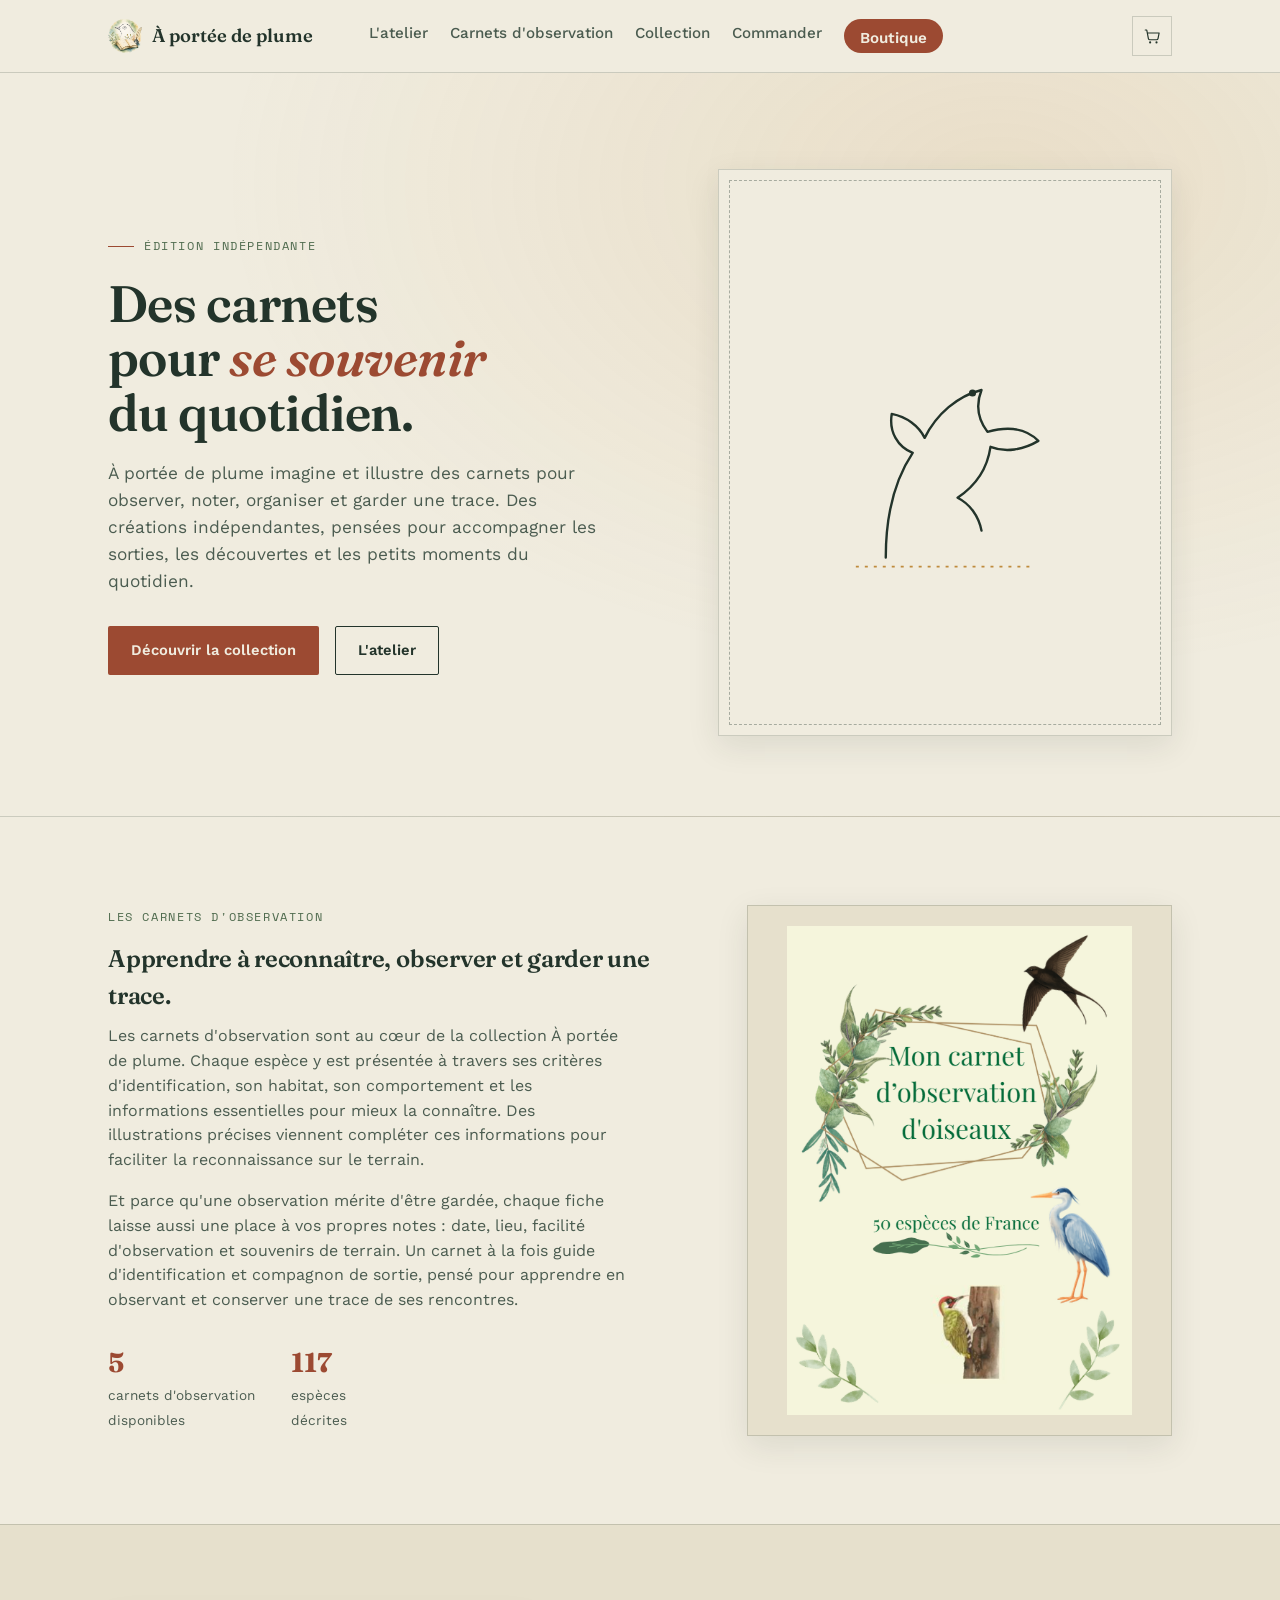
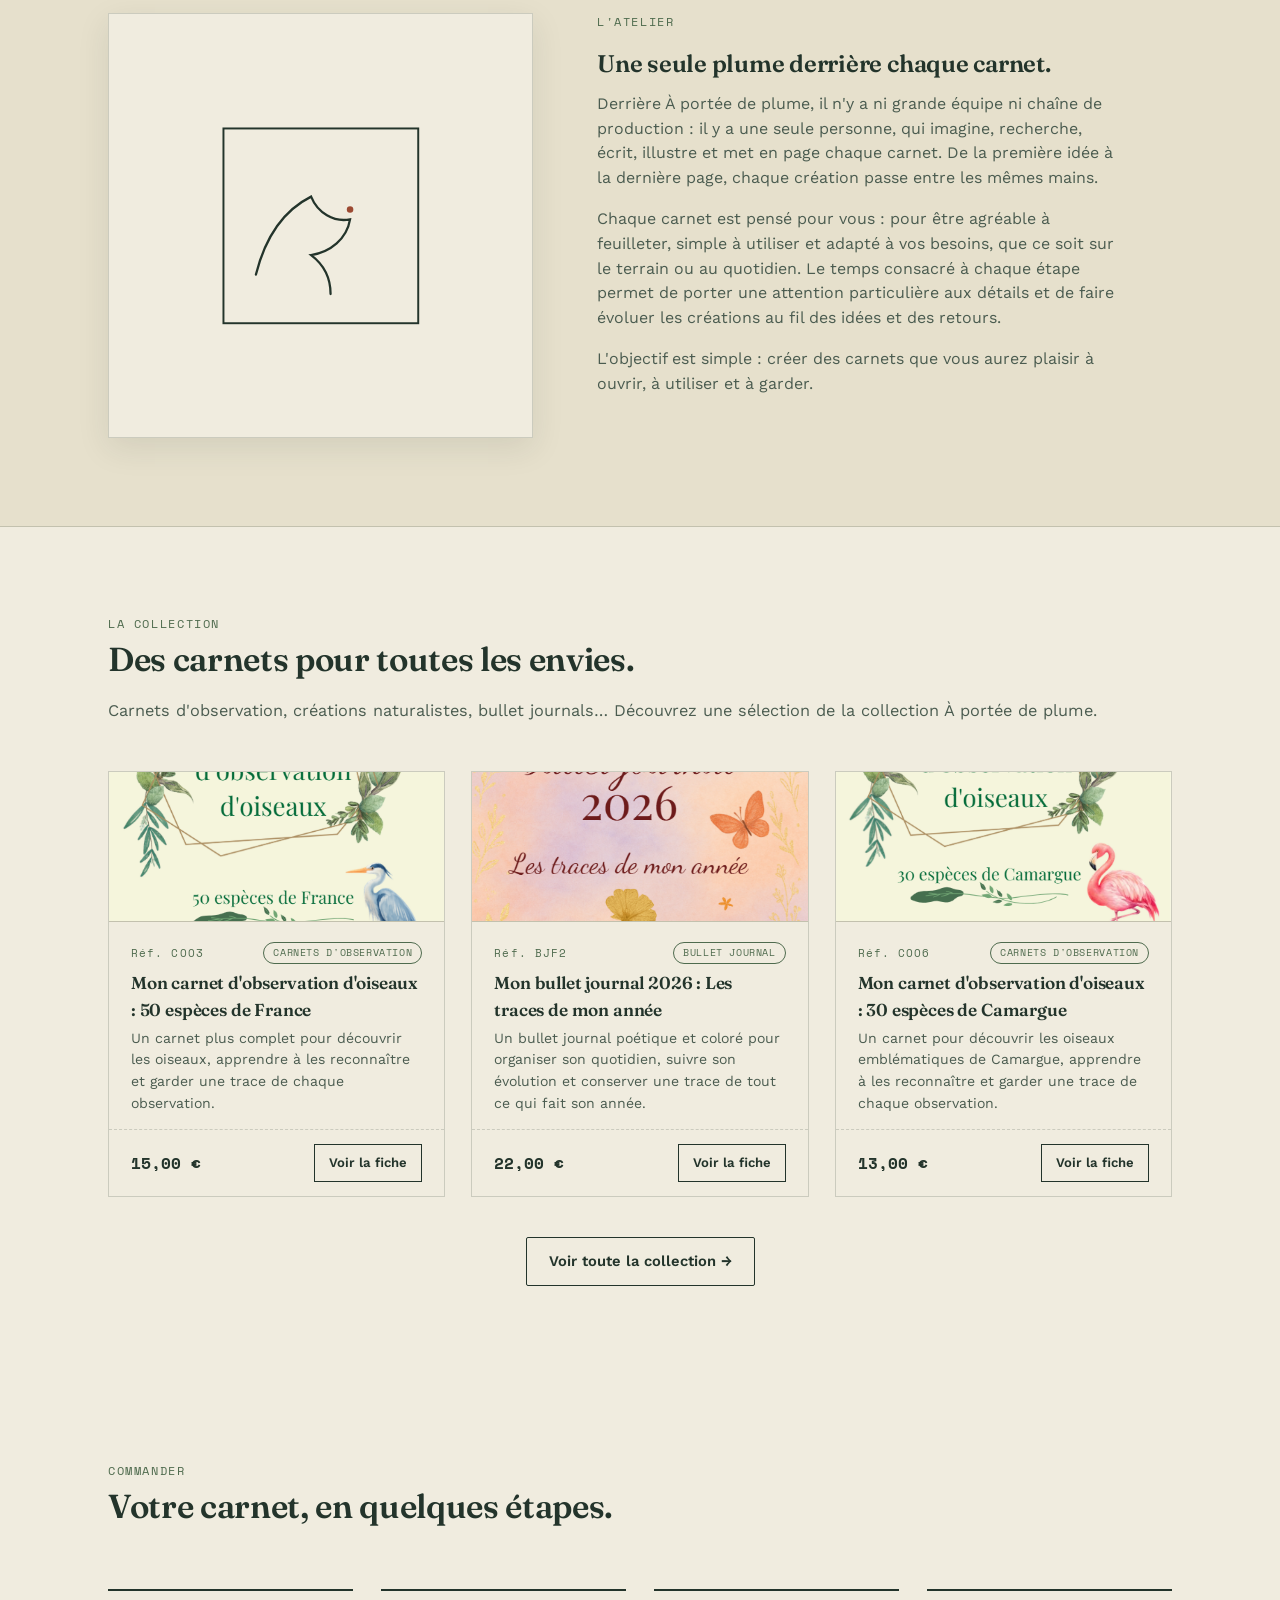
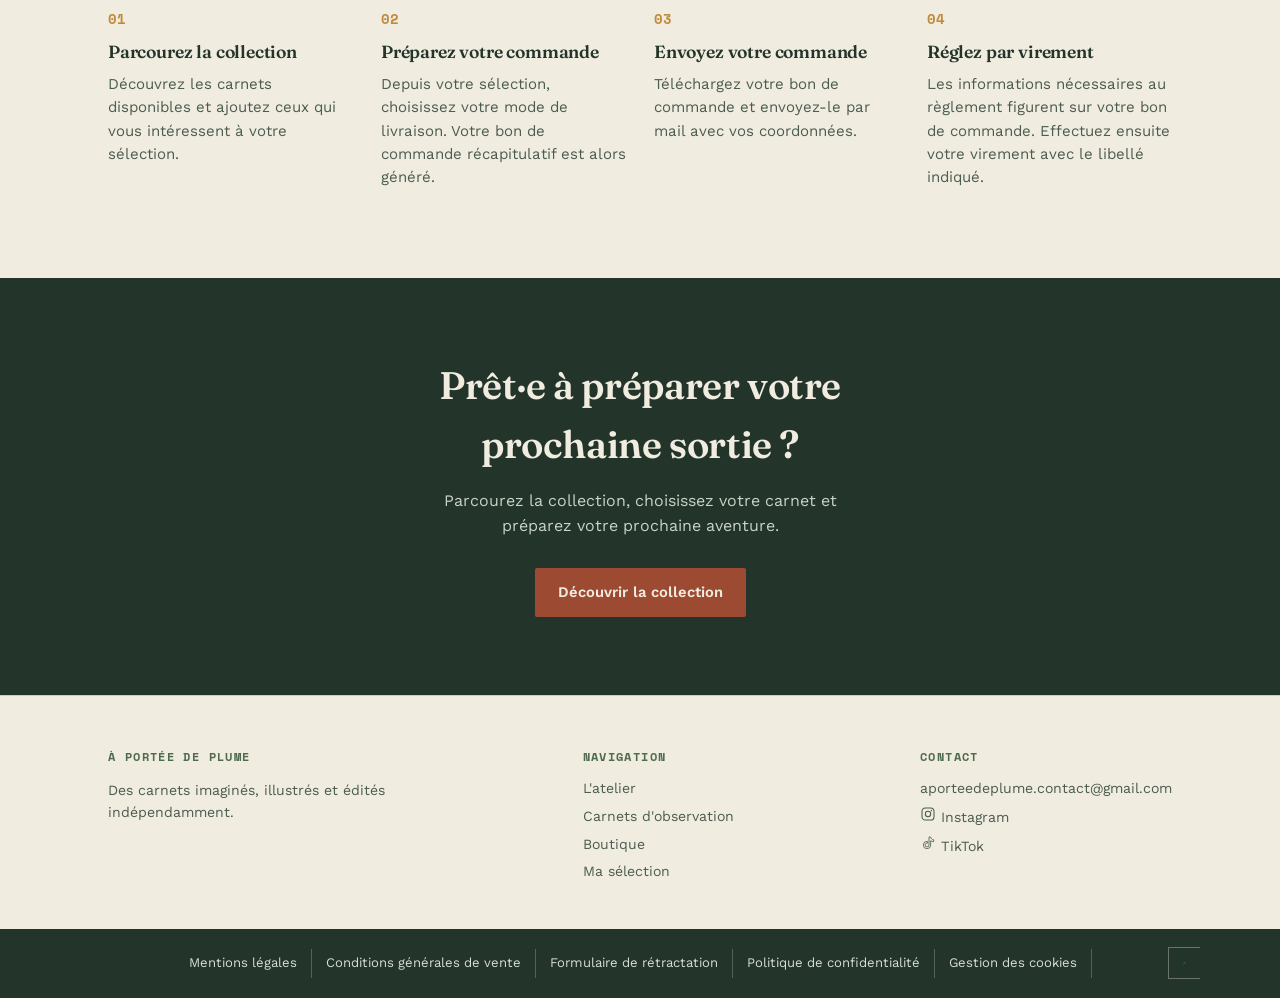
==== index.html @ e5d3264d "Mise à jour du site" ====
<!doctype html>
<html lang="fr">
<head>
<meta charset="UTF-8">
<meta name="viewport" content="width=device-width, initial-scale=1.0">
<title>À portée de plume — Des carnets pour se souvenir du quotidien</title>
<meta name="description" content="À portée de plume imagine et illustre des carnets pour observer, noter, organiser et garder une trace — créations indépendantes.">
<link rel="preconnect" href="https://fonts.googleapis.com">
<link rel="preconnect" href="https://fonts.gstatic.com" crossorigin>
<link href="https://fonts.googleapis.com/css2?family=Fraunces:ital,opsz,wght@0,9..144,400;0,9..144,500;0,9..144,600;1,9..144,500&family=Work+Sans:wght@400;500;600&family=Space+Mono:wght@400;700&display=swap" rel="stylesheet">
<link rel="stylesheet" href="styles.css">
<link rel="icon" type="image/png" href="images/logo.png">
</head>
<body id="top">

<header class="site-header">
  <div class="wrap">
    <a href="index.html" class="brand">
      <img src="images/logo.png" alt="À portée de plume" class="brand-logo">
      À portée de plume
    </a>
    <nav class="mainnav">
      <a href="#atelier">L'atelier</a>
      <a href="#carnets-observation">Carnets d'observation</a>
      <a href="#collection">Collection</a>
      <a href="#commander">Commander</a>
      <a href="catalogue.html" class="nav-shop">Boutique</a>
    </nav>
    <div class="header-actions">
      <a href="commande.html" class="cart-icon-link" aria-label="Voir ma sélection">
        <svg viewBox="0 0 24 24" fill="none" xmlns="http://www.w3.org/2000/svg"><path d="M3 4h2l2.2 11.4A2 2 0 0 0 9.2 17H18a2 2 0 0 0 2-1.6L21.5 8H6" stroke="currentColor" stroke-width="1.6" stroke-linecap="round" stroke-linejoin="round"/><circle cx="9.5" cy="20.5" r="1.4" fill="currentColor"/><circle cx="18" cy="20.5" r="1.4" fill="currentColor"/></svg>
        <span class="cart-badge" id="cart-badge-header">0</span>
      </a>
    </div>
  </div>
</header>

<section class="hero">
  <div class="wrap">
    <div>
      <div class="eyebrow"><span class="dash"></span><span class="label">Édition indépendante</span></div>
      <h1>Des carnets pour <em>se souvenir</em> du quotidien.</h1>
      <p class="lede">À portée de plume imagine et illustre des carnets pour observer, noter, organiser et garder une trace. Des créations indépendantes, pensées pour accompagner les sorties, les découvertes et les petits moments du quotidien.</p>
      <div class="ctas">
        <a href="catalogue.html" class="btn btn-primary">Découvrir la collection</a>
        <a href="#atelier" class="btn btn-ghost">L'atelier</a>
      </div>
    </div>
    <div class="hero-illus">
      <div class="plate">
        <svg viewBox="0 0 200 200" fill="none" xmlns="http://www.w3.org/2000/svg">
          <path d="M60 170c0-30 6-52 18-70-10-4-16-14-14-26 10 2 18 8 22 16 8-16 22-28 38-32-4 10-2 20 4 28 14-4 26-2 34 6-10 6-22 8-32 4-2 14-10 26-22 34 8 4 14 12 16 22" stroke="#23342B" stroke-width="1.6" stroke-linecap="round" stroke-linejoin="round"/>
          <circle cx="118" cy="60" r="2.4" fill="#23342B"/>
          <path d="M40 176h120" stroke="#BF8B3D" stroke-width="1.2" stroke-dasharray="2 4"/>
        </svg>
      </div>
    </div>
  </div>
</section>

<section class="observation" id="carnets-observation">
  <div class="wrap">
    <div class="content">
      <div class="label" style="margin-bottom:14px;">Les carnets d'observation</div>
      <h2>Apprendre à reconnaître, observer et garder une trace.</h2>
      <p>Les carnets d'observation sont au cœur de la collection À portée de plume. Chaque espèce y est présentée à travers ses critères d'identification, son habitat, son comportement et les informations essentielles pour mieux la connaître. Des illustrations précises viennent compléter ces informations pour faciliter la reconnaissance sur le terrain.</p>
      <p>Et parce qu'une observation mérite d'être gardée, chaque fiche laisse aussi une place à vos propres notes : date, lieu, facilité d'observation et souvenirs de terrain. Un carnet à la fois guide d'identification et compagnon de sortie, pensé pour apprendre en observant et conserver une trace de ses rencontres.</p>
      <div class="stat-row">
        <div class="stat"><b>5</b><span>carnets d'observation<br>disponibles</span></div>
        <div class="stat"><b>117</b><span>espèces<br>décrites</span></div>
      </div>
    </div>
    <div class="frame">
      <img src="images/coo3-a.png" alt="Carnet d'observation d'oiseaux À portée de plume">
    </div>
  </div>
</section>

<section class="atelier" id="atelier">
  <div class="wrap">
    <div class="frame">
      <svg viewBox="0 0 160 160" fill="none" xmlns="http://www.w3.org/2000/svg">
        <rect x="20" y="20" width="120" height="120" stroke="#23342B" stroke-width="1.2"/>
        <path d="M40 110c6-24 18-40 34-48 4 10 14 16 24 14-2 12-12 20-24 22 8 6 12 14 12 24" stroke="#23342B" stroke-width="1.4" stroke-linecap="round"/>
        <circle cx="98" cy="70" r="2" fill="#9C4A32"/>
      </svg>
    </div>
    <div class="content">
      <div class="label" style="margin-bottom:14px;">L'atelier</div>
      <h2>Une seule plume derrière chaque carnet.</h2>
      <p>Derrière À portée de plume, il n'y a ni grande équipe ni chaîne de production : il y a une seule personne, qui imagine, recherche, écrit, illustre et met en page chaque carnet. De la première idée à la dernière page, chaque création passe entre les mêmes mains.</p>
      <p>Chaque carnet est pensé pour vous : pour être agréable à feuilleter, simple à utiliser et adapté à vos besoins, que ce soit sur le terrain ou au quotidien. Le temps consacré à chaque étape permet de porter une attention particulière aux détails et de faire évoluer les créations au fil des idées et des retours.</p>
      <p>L'objectif est simple : créer des carnets que vous aurez plaisir à ouvrir, à utiliser et à garder.</p>
    </div>
  </div>
</section>

<section class="carnets" id="collection">
  <div class="wrap">
    <div class="section-head">
      <div class="label">La collection</div>
      <h2>Des carnets pour toutes les envies.</h2>
      <p class="nowrap-desktop">Carnets d'observation, créations naturalistes, bullet journals… Découvrez une sélection de la collection À portée de plume.</p>
    </div>
    <div class="product-grid" id="home-product-preview">
      <!-- Rempli en JavaScript avec 3 carnets représentatifs -->
    </div>
    <div style="text-align:center; margin-top:40px;">
      <a href="catalogue.html" class="btn btn-ghost">Voir toute la collection →</a>
    </div>
  </div>
</section>

<section class="steps" id="commander">
  <div class="wrap" style="margin-bottom:44px;">
    <div class="section-head" style="margin-bottom:0;">
      <div class="label">Commander</div>
      <h2 class="nowrap-desktop">Votre carnet, en quelques étapes.</h2>
    </div>
  </div>
  <div class="wrap">
    <div class="step">
      <div class="num">01</div>
      <h3>Parcourez la collection</h3>
      <p>Découvrez les carnets disponibles et ajoutez ceux qui vous intéressent à votre sélection.</p>
    </div>
    <div class="step">
      <div class="num">02</div>
      <h3>Préparez votre commande</h3>
      <p>Depuis votre sélection, choisissez votre mode de livraison. Votre bon de commande récapitulatif est alors généré.</p>
    </div>
    <div class="step">
      <div class="num">03</div>
      <h3>Envoyez votre commande</h3>
      <p>Téléchargez votre bon de commande et envoyez-le par mail avec vos coordonnées.</p>
    </div>
    <div class="step">
      <div class="num">04</div>
      <h3>Réglez par virement</h3>
      <p>Les informations nécessaires au règlement figurent sur votre bon de commande. Effectuez ensuite votre virement avec le libellé indiqué.</p>
    </div>
  </div>
</section>

<section class="cta-band">
  <div class="wrap">
    <h2>Prêt·e à préparer votre prochaine sortie ?</h2>
    <p>Parcourez la collection, choisissez votre carnet et préparez votre prochaine aventure.</p>
    <a href="catalogue.html" class="btn btn-primary">Découvrir la collection</a>
  </div>
</section>

<footer>
  <div class="wrap">
    <div class="col">
      <h4>À portée de plume</h4>
      <p style="max-width:32ch;">Des carnets imaginés, illustrés et édités indépendamment.</p>
    </div>
    <div class="col">
      <h4>Navigation</h4>
      <a href="#atelier">L'atelier</a>
      <a href="#carnets-observation">Carnets d'observation</a>
      <a href="catalogue.html">Boutique</a>
      <a href="commande.html">Ma sélection</a>
    </div>
    <div class="col">
      <h4>Contact</h4>
      <a href="mailto:aporteedeplume.contact@gmail.com">aporteedeplume.contact@gmail.com</a>
      
      <a href="https://www.instagram.com/a_portee_de_plume" target="_blank" rel="noopener" class="social-link">
        <svg viewBox="0 0 24 24" fill="none" xmlns="http://www.w3.org/2000/svg"><rect x="3" y="3" width="18" height="18" rx="5" stroke="currentColor" stroke-width="1.6"/><circle cx="12" cy="12" r="4" stroke="currentColor" stroke-width="1.6"/><circle cx="17.2" cy="6.8" r="1.1" fill="currentColor"/></svg>
        Instagram
      </a>
      <a href="https://www.tiktok.com/@a_portee_de_plume" target="_blank" rel="noopener" class="social-link">
        <svg viewBox="0 0 24 24" fill="none" xmlns="http://www.w3.org/2000/svg"><path d="M16 3c.4 2.4 2 4 4.5 4.2V10c-1.6 0-3.1-.5-4.5-1.4V15a5.5 5.5 0 1 1-5.5-5.5c.3 0 .7 0 1 .1v2.6a2.9 2.9 0 1 0 2 2.8V3h2.5z" stroke="currentColor" stroke-width="1.2" stroke-linejoin="round"/></svg>
        TikTok
      </a>
      
    </div>
  </div>
</footer>

<div class="legal-band">
  <div class="wrap">
    <a href="mentions-legales.html">Mentions légales</a>
    <a href="cgv.html">Conditions générales de vente</a>
    <a href="retractation.html">Formulaire de rétractation</a>
    <a href="confidentialite.html">Politique de confidentialité</a>
    <a href="cookies.html">Gestion des cookies</a>
    <a href="#top" class="back-to-top" aria-label="Retour en haut de page">
      <svg viewBox="0 0 24 24" fill="none" xmlns="http://www.w3.org/2000/svg"><path d="M5 15l7-7 7 7" stroke="currentColor" stroke-width="2" stroke-linecap="round" stroke-linejoin="round"/></svg>
    </a>
  </div>
</div>

<script src="products.js"></script>
<script src="icons.js"></script>
<script src="cart.js"></script>
<script>
(function(){
  function fmtPrice(n){
    if(n === null || n === undefined) return 'Prix à venir';
    return n.toLocaleString('fr-FR', {minimumFractionDigits:2, maximumFractionDigits:2}) + ' €';
  }
  // Un carnet représentatif par thème, pour l'aperçu en page d'accueil.
  const previewIds = ['coo3', 'bjf2', 'coo6'];
  const grid = document.getElementById('home-product-preview');
  previewIds.forEach(id => {
    const p = getProductById(id);
    if(!p) return;
    const tile = document.createElement('div');
    tile.className = 'product-tile';
    tile.innerHTML = `
      <a href="fiche-produit.html?id=${encodeURIComponent(p.id)}" class="tile-link">
        <div class="art">${productThumb(p, 80)}</div>
        <div class="body">
          <div class="ref-row">
            <span class="ref">Réf. ${p.ref}</span>
            <span class="cat-pill">${getCategoryLabel(p.category)}</span>
          </div>
          <h3>${p.name}</h3>
          <p class="desc">${p.shortDesc}</p>
        </div>
      </a>
      <div class="foot">
        <span class="price">${fmtPrice(p.price)}</span>
        <a href="fiche-produit.html?id=${encodeURIComponent(p.id)}" class="tile-add" style="text-decoration:none; display:inline-block;">Voir la fiche</a>
      </div>
    `;
    grid.appendChild(tile);
  });
})();
</script>

</body>
</html>
---- styles.css ----
/* À portée de plume — feuille de style partagée */
:root{
  --ink:#23342B;
  --ink-soft:#4B5C50;
  --paper:#F0ECDF;
  --paper-deep:#E6E0CC;
  --sauge:#6B8567;
  --sauge-deep:#4F6B4E;
  --ocre:#BF8B3D;
  --brique:#9C4A32;
  --brique-deep:#7E3A27;
  --line: rgba(35,52,43,0.18);
  --shadow: 0 10px 30px rgba(35,52,43,0.10);
  --good:#4F6B4E;
  --error:#9C4A32;
}
*{box-sizing:border-box;}
html{scroll-behavior:smooth;}
body{
  margin:0; background:var(--paper); color:var(--ink);
  font-family:'Work Sans', sans-serif; line-height:1.55;
  -webkit-font-smoothing:antialiased;
}
h1,h2,h3{font-family:'Fraunces', serif; font-weight:600; margin:0 0 .4em; letter-spacing:-.01em;}
a{color:inherit;}
.label{font-family:'Space Mono', monospace; font-size:.72rem; letter-spacing:.14em; text-transform:uppercase; color:var(--sauge-deep);}
.wrap{max-width:1120px; margin:0 auto; padding:0 28px;}

/* Header */
.site-header{position:sticky; top:0; z-index:40; background:rgba(240,236,223,0.92); backdrop-filter:blur(6px); border-bottom:1px solid var(--line);}
.site-header .wrap{display:flex; align-items:center; justify-content:space-between; height:72px; gap:24px;}
.brand{display:flex; align-items:center; gap:10px; font-family:'Fraunces', serif; font-weight:600; font-size:1.15rem; text-decoration:none; color:var(--ink); flex:none;}
.brand-logo{width:34px; height:34px; flex:none; object-fit:contain;}
nav.mainnav{display:flex; gap:22px; align-items:center; margin-right:auto; margin-left:32px;}
nav.mainnav a{text-decoration:none; font-size:.95rem; color:var(--ink-soft); font-weight:500; border-bottom:1px solid transparent; padding-bottom:3px; white-space:nowrap;}
nav.mainnav a:hover{color:var(--brique); border-color:var(--brique);}
.nav-shop{
  background:var(--brique); color:var(--paper) !important; padding:8px 16px;
  border-radius:999px; border-bottom:none !important; font-weight:600 !important;
  transition:background .15s ease, transform .15s ease;
}
.nav-shop:hover{background:var(--brique-deep); color:var(--paper) !important; transform:translateY(-1px);}
.nav-shop.current{background:var(--ink);}
.header-actions{display:flex; align-items:center; gap:14px; flex:none;}

.btn{
  display:inline-flex; align-items:center; justify-content:center; gap:8px;
  font-family:'Work Sans', sans-serif; font-weight:600; font-size:.92rem;
  padding:12px 22px; border-radius:2px; text-decoration:none;
  border:1px solid transparent; cursor:pointer;
  transition:transform .15s ease, box-shadow .15s ease, background .15s ease;
}
.btn-primary{background:var(--brique); color:var(--paper);}
.btn-primary:hover{background:var(--brique-deep); transform:translateY(-1px); box-shadow:var(--shadow);}
.btn-primary:disabled{background:#b9ac96; cursor:not-allowed; transform:none; box-shadow:none;}
.btn-ghost{border-color:var(--ink); color:var(--ink); background:transparent;}
.btn-ghost:hover{background:var(--ink); color:var(--paper);}
.btn-sm{padding:9px 16px; font-size:.84rem;}

/* Cart icon */
.cart-icon-link{
  position:relative; display:flex; align-items:center; justify-content:center;
  width:40px; height:40px; border:1px solid var(--line); text-decoration:none; color:var(--ink);
  transition:border-color .15s ease, background .15s ease;
}
.cart-icon-link:hover{border-color:var(--brique); background:var(--paper-deep);}
.cart-icon-link svg{width:18px; height:18px;}
.cart-badge{
  position:absolute; top:-7px; right:-7px; min-width:18px; height:18px; padding:0 4px;
  background:var(--brique); color:var(--paper); border-radius:50%;
  font-family:'Space Mono', monospace; font-size:.68rem; font-weight:700;
  display:none; align-items:center; justify-content:center;
}

/* Hero (home) */
.hero{position:relative; padding:96px 0 80px; overflow:hidden; background:radial-gradient(ellipse at 78% 15%, rgba(191,139,61,0.14), transparent 55%), var(--paper); border-bottom:1px solid var(--line);}
.hero .wrap{display:grid; grid-template-columns:1.1fr .9fr; gap:56px; align-items:center;}
.eyebrow{display:inline-flex; align-items:center; gap:10px; margin-bottom:22px;}
.eyebrow .dash{width:26px;height:1px;background:var(--brique);}
.hero h1{font-size:clamp(2.3rem, 4vw, 3.4rem); line-height:1.06; max-width:11.5ch;}
.hero h1 em{font-style:italic; color:var(--brique);}
.hero p.lede{font-size:1.08rem; color:var(--ink-soft); max-width:46ch; margin:18px 0 32px;}
.hero .ctas{display:flex; gap:16px; flex-wrap:wrap;}
.hero-illus{position:relative; display:flex; align-items:center; justify-content:center;}
.plate{position:relative; background:var(--paper); border:1px solid var(--line); box-shadow:var(--shadow); padding:34px; width:100%; aspect-ratio:4/5; display:flex; align-items:center; justify-content:center;}
.plate::before{content:""; position:absolute; inset:10px; border:1px dashed rgba(35,52,43,0.35); pointer-events:none;}
.plate svg{width:78%; height:78%;}

/* Sections shared */
section{padding:88px 0;}
.section-head{max-width:920px; margin-bottom:48px;}
.section-head h2{font-size:clamp(1.7rem,2.6vw,2.3rem);}
.section-head p{color:var(--ink-soft); font-size:1.02rem; margin-top:10px;}
.nowrap-desktop{white-space:nowrap;}
@media (max-width: 900px){
  .nowrap-desktop{white-space:normal;}
}

/* Atelier */
.atelier{background:var(--paper-deep); border-top:1px solid var(--line); border-bottom:1px solid var(--line);}
.atelier .wrap{display:grid; grid-template-columns:.85fr 1.15fr; gap:64px; align-items:start;}
.atelier .frame{border:1px solid var(--line); background:var(--paper); box-shadow:var(--shadow); padding:26px; aspect-ratio:1/1; display:flex; align-items:center; justify-content:center;}
.atelier .frame svg{width:70%; height:70%;}
.atelier .content p{color:var(--ink-soft); margin:0 0 16px; max-width:52ch;}
.stat-row{display:flex; gap:36px; margin-top:28px; flex-wrap:wrap;}
.stat b{font-family:'Fraunces', serif; font-size:1.7rem; display:block; color:var(--brique);}
.stat span{font-size:.85rem; color:var(--ink-soft);}

/* Observation notebooks section — mirror layout of .atelier (text left, image right) */
.observation .wrap{display:grid; grid-template-columns:1.15fr .85fr; gap:64px; align-items:center;}
.observation .content p{color:var(--ink-soft); margin:0 0 16px; max-width:52ch;}
.observation .frame{
  border:1px solid var(--line); background:var(--paper-deep); box-shadow:var(--shadow);
  padding:20px; aspect-ratio:4/5; display:flex; align-items:center; justify-content:center; overflow:hidden;
}
.observation .frame img{width:100%; height:100%; object-fit:contain;}

/* Steps */
.steps .wrap{display:grid; grid-template-columns:repeat(4,1fr); gap:28px;}
.step{border-top:2px solid var(--ink); padding-top:18px;}
.step .num{font-family:'Space Mono', monospace; color:var(--ocre); font-weight:700; font-size:.85rem;}
.step h3{font-size:1.1rem; margin:8px 0 8px;}
.step p{color:var(--ink-soft); font-size:.94rem; margin:0;}

/* CTA band */
.cta-band{background:var(--ink); color:var(--paper); text-align:center; padding:78px 0;}
.cta-band h2{color:var(--paper); font-size:clamp(1.7rem,3vw,2.4rem); max-width:16ch; margin:0 auto 14px;}
.cta-band p{color:#C9D3C6; max-width:46ch; margin:0 auto 30px;}
.cta-band .btn-primary{background:var(--brique);}
.cta-band .btn-primary:hover{background:#B95A3E;}

/* Product tiles (catalogue grid + homepage preview) */
.filter-bar{display:flex; flex-wrap:wrap; gap:10px; margin-bottom:36px;}

.search-bar{
  position:relative; display:flex; align-items:center; gap:10px;
  max-width:480px; margin-bottom:28px; padding:0 16px;
  border:1px solid var(--ink); background:var(--paper);
}
.search-bar svg{width:17px; height:17px; color:var(--ink-soft); flex:none;}
.search-bar input{
  flex:1; border:none; background:transparent; padding:13px 0;
  font-family:'Work Sans', sans-serif; font-size:.92rem; color:var(--ink);
}
.search-bar input:focus{outline:none;}
.search-bar input::placeholder{color:var(--ink-soft);}
.search-bar #search-clear{
  border:none; background:transparent; cursor:pointer; color:var(--ink-soft);
  font-size:.9rem; padding:4px; line-height:1;
}
.search-bar #search-clear:hover{color:var(--brique);}
.filter-pill{
  font-family:'Space Mono', monospace; font-size:.76rem; letter-spacing:.04em;
  padding:9px 18px; border:1px solid var(--ink); background:transparent; color:var(--ink);
  cursor:pointer; border-radius:999px; transition:background .15s ease, color .15s ease;
}
.filter-pill:hover{background:var(--paper-deep);}
.filter-pill.active{background:var(--ink); color:var(--paper);}
.sub-filter-bar{margin-top:-22px; margin-bottom:36px; padding-left:4px;}
.filter-pill.sub{
  border-color:var(--sauge-deep); color:var(--sauge-deep); font-size:.72rem; padding:7px 15px;
}
.filter-pill.sub.active{background:var(--sauge-deep); color:var(--paper); border-color:var(--sauge-deep);}

.product-grid{display:grid; grid-template-columns:repeat(3,1fr); gap:26px;}
.product-tile{
  position:relative; background:var(--paper); border:1px solid var(--line);
  display:flex; flex-direction:column; transition:transform .18s ease, box-shadow .18s ease;
}
.product-tile:hover{transform:translateY(-4px); box-shadow:var(--shadow);}
.product-tile .tile-link{color:inherit; text-decoration:none; display:flex; flex-direction:column; flex:1;}
.product-tile .art{height:150px; display:flex; align-items:center; justify-content:center; background:var(--paper-deep); border-bottom:1px solid var(--line); overflow:hidden;}
.product-tile .art svg{width:52%; height:52%;}
.product-tile .body{padding:20px 22px 0; display:flex; flex-direction:column; flex:1;}
.product-tile .ref-row{display:flex; align-items:center; justify-content:space-between; margin-bottom:6px;}
.product-tile .ref{font-family:'Space Mono', monospace; font-size:.68rem; color:var(--sauge-deep); letter-spacing:.1em;}
.cat-pill{font-family:'Space Mono', monospace; font-size:.64rem; letter-spacing:.06em; text-transform:uppercase; padding:2px 9px; border:1px solid var(--sauge-deep); color:var(--sauge-deep); border-radius:999px;}
.product-tile h3{font-size:1.08rem; margin-bottom:4px;}
.spec-line{font-family:'Space Mono', monospace; font-size:.72rem; color:var(--ocre); margin-bottom:6px;}
.product-tile p.desc{color:var(--ink-soft); font-size:.88rem; margin:0 0 14px; flex:1;}
.unavail-pill{
  display:inline-block; font-family:'Space Mono', monospace; font-size:.66rem; letter-spacing:.06em;
  text-transform:uppercase; padding:3px 9px; background:var(--paper-deep); color:var(--ink-soft);
  border:1px solid var(--line); margin-bottom:10px;
}
.product-tile.unavailable{opacity:.72;}
.product-tile.unavailable .art{opacity:.6;}
.tile-add[disabled]{
  background:transparent; border-color:var(--line); color:var(--ink-soft); cursor:not-allowed;
}
.tile-add[disabled]:hover{background:transparent; color:var(--ink-soft);}
.product-tile .foot{display:flex; align-items:center; justify-content:space-between; padding:14px 22px; border-top:1px dashed var(--line); margin-top:auto;}
.product-tile .price{font-family:'Space Mono', monospace; font-weight:700; font-size:1rem; color:var(--ink);}
.tile-add{
  font-family:'Work Sans', sans-serif; font-weight:600; font-size:.82rem;
  padding:8px 14px; border:1px solid var(--ink); background:transparent; color:var(--ink); cursor:pointer;
  transition:background .15s ease, color .15s ease;
}
.tile-add:hover{background:var(--ink); color:var(--paper);}
.tile-add.added{background:var(--sauge-deep); border-color:var(--sauge-deep); color:var(--paper);}
.empty-state{padding:60px 20px; text-align:center; color:var(--ink-soft); border:1px dashed var(--line);}

/* Breadcrumb */
.breadcrumb{font-size:.84rem; color:var(--ink-soft); margin-bottom:28px;}
.breadcrumb a{color:var(--ink-soft); text-decoration:none; border-bottom:1px solid transparent;}
.breadcrumb a:hover{color:var(--brique); border-color:var(--brique);}

/* Product detail page */
.detail-layout{display:grid; grid-template-columns:.9fr 1.1fr; gap:56px; align-items:start;}
.detail-gallery{display:flex; flex-direction:column; gap:14px;}
.detail-plate{background:var(--paper); border:1px solid var(--line); box-shadow:var(--shadow); padding:34px; aspect-ratio:4/5; display:flex; align-items:center; justify-content:center; position:relative; overflow:hidden;}
.detail-plate.has-photo{padding:20px; aspect-ratio:4/5; background:var(--paper-deep);}
.detail-plate::before{content:""; position:absolute; inset:10px; border:1px dashed rgba(35,52,43,0.35); pointer-events:none;}
.detail-plate.has-photo::before{display:none;}
.detail-plate svg{width:56%; height:56%;}
.gallery-main-content{width:100%; height:100%; display:flex; align-items:center; justify-content:center;}
.gallery-main-content img{max-width:100%; max-height:100%; width:auto; height:auto; object-fit:contain; display:block;}
.gallery-thumbs{display:flex; gap:10px; flex-wrap:wrap;}
.gallery-arrow{
  position:absolute; top:50%; transform:translateY(-50%); z-index:3;
  width:38px; height:38px; border-radius:50%; border:1px solid var(--line);
  background:rgba(240,236,223,0.92); color:var(--ink); cursor:pointer;
  display:flex; align-items:center; justify-content:center;
  box-shadow:0 2px 8px rgba(35,52,43,0.15); transition:background .15s ease, border-color .15s ease;
}
.gallery-arrow svg{width:18px; height:18px;}
.gallery-arrow:hover{background:var(--brique); border-color:var(--brique); color:var(--paper);}
.gallery-arrow-prev{left:12px;}
.gallery-arrow-next{right:12px;}
.gallery-thumb{
  width:64px; height:64px; padding:0; border:1px solid var(--line); background:var(--paper);
  cursor:pointer; overflow:hidden; transition:border-color .15s ease;
}
.gallery-thumb img{width:100%; height:100%; object-fit:cover; display:block;}
.gallery-thumb:hover{border-color:var(--sauge-deep);}
.gallery-thumb.active{border-color:var(--brique); border-width:2px;}
.detail-info .ref-row{display:flex; align-items:center; gap:10px; margin-bottom:10px;}
.detail-info h1{font-size:clamp(1.7rem,2.6vw,2.2rem); margin-bottom:8px;}
.detail-info .price{font-family:'Space Mono', monospace; font-weight:700; font-size:1.4rem; margin:6px 0 16px;}
.cross-sell{
  display:flex; align-items:flex-start; gap:12px;
  background:var(--paper-deep); border:1px solid var(--line); border-left:3px solid var(--ocre);
  padding:14px 18px; margin-bottom:22px; font-size:.92rem; color:var(--ink); line-height:1.5;
}
.cross-sell-icon{font-size:1.15rem; flex:none; line-height:1.4;}
.cross-sell a{color:var(--brique); font-weight:700; text-decoration:underline; text-underline-offset:2px;}
.cross-sell a:hover{color:var(--brique-deep);}
.detail-info p.long{color:var(--ink-soft); font-size:1rem; max-width:52ch; margin-bottom:16px;}
.detail-subhead{
  font-family:'Fraunces', serif; font-weight:600; font-size:1.1rem; color:var(--ink);
  margin-top:24px; margin-bottom:8px;
}
.specs-block{
  margin:26px 0; padding:20px 22px; background:var(--paper-deep); border:1px solid var(--line);
  max-width:52ch;
}
.spec-row{
  display:flex; justify-content:space-between; gap:16px; padding:7px 0;
  border-bottom:1px dashed var(--line); font-size:.88rem;
}
.spec-row:last-child{border-bottom:none;}
.spec-label{color:var(--sauge-deep); font-family:'Space Mono', monospace; font-size:.78rem; letter-spacing:.03em; flex:none;}
.spec-value{color:var(--ink); text-align:right;}
.detail-actions{display:flex; align-items:center; gap:16px; flex-wrap:wrap; margin-bottom:24px;}
.detail-msg{font-size:.85rem; margin-top:14px; display:none;}
.detail-msg.success{color:var(--good); display:block;}
.not-found{padding:80px 0; text-align:center;}
.not-found p{color:var(--ink-soft); margin-bottom:20px;}

/* Quantity stepper (shared) */
.qty{display:flex; align-items:center; border:1px solid var(--line);}
.qty button{background:var(--paper-deep); border:none; width:32px; height:36px; font-size:1.05rem; cursor:pointer; color:var(--ink);}
.qty button:hover{background:var(--ocre); color:var(--paper);}
.qty input{width:42px; text-align:center; border:none; background:transparent; font-family:'Space Mono', monospace; font-size:.95rem; color:var(--ink);}
.qty input:focus{outline:none;}

/* Cart / panier page */
.cart-layout{padding:52px 0 100px; display:grid; grid-template-columns:1.5fr .9fr; gap:48px; align-items:start;}
.cart-item{
  display:grid; grid-template-columns:80px 1fr auto auto; gap:18px; align-items:center;
  background:var(--paper); border:1px solid var(--line); padding:18px 20px; margin-bottom:14px;
}
.cart-item .art{width:80px; height:80px; background:var(--paper-deep); border:1px solid var(--line); display:flex; align-items:center; justify-content:center; flex:none; overflow:hidden;}
.cart-item .art svg{width:56%; height:56%;}
.cart-item .info a{text-decoration:none; color:var(--ink);}
.cart-item .info .ref{font-family:'Space Mono', monospace; font-size:.66rem; color:var(--sauge-deep); letter-spacing:.1em;}
.cart-item .info h3{font-size:1rem; margin:2px 0 4px;}
.cart-item .info .unit-price{font-family:'Space Mono', monospace; font-size:.84rem; color:var(--ink-soft);}
.cart-item .line-total{font-family:'Space Mono', monospace; font-weight:700; font-size:.95rem; white-space:nowrap; text-align:right; min-width:64px;}
.cart-item .remove-btn{
  background:none; border:none; color:var(--ink-soft); cursor:pointer; font-size:.78rem;
  text-decoration:underline; padding:0; justify-self:end;
}
.cart-item .remove-btn:hover{color:var(--brique);}
.compat-note{font-size:.76rem; color:var(--sauge-deep); margin-top:4px; font-style:italic;}
.addon-row{
  grid-column:1/-1; display:flex; align-items:flex-start; gap:10px; cursor:pointer;
  padding:10px 12px; margin-top:6px; background:var(--paper-deep); border:1px dashed var(--sauge-deep);
  font-size:.84rem; color:var(--ink-soft); user-select:none;
}
.addon-row input[type="checkbox"]{
  appearance:none; width:18px; height:18px; border:1.5px solid var(--ink); background:var(--paper);
  display:grid; place-content:center; cursor:pointer; flex:none; margin-top:1px;
}
.addon-row input[type="checkbox"]::before{
  content:""; width:10px; height:10px; transform:scale(0); background:var(--brique);
  clip-path:polygon(14% 44%, 0 65%, 50% 100%, 100% 16%, 86% 0%, 45% 62%);
  transition:transform .1s ease-in;
}
.addon-row input[type="checkbox"]:checked::before{transform:scale(1);}
.addon-row strong{color:var(--ink); font-weight:700;}
.cart-empty{padding:70px 20px; text-align:center; border:1px dashed var(--line);}
.cart-empty p{color:var(--ink-soft); margin-bottom:20px;}

/* Summary sidebar */
.summary{position:sticky; top:96px; background:var(--paper); border:1px solid var(--line); box-shadow:var(--shadow); padding:28px;}
.summary h2{font-size:1.15rem; margin-bottom:4px;}
.summary .sub{font-size:.85rem; color:var(--ink-soft); margin-bottom:18px;}
.summary-subtotal{display:flex; justify-content:space-between; font-size:.88rem; color:var(--ink-soft); padding:6px 0 14px;}

.shipping-fields{margin-bottom:16px; padding-bottom:16px; border-bottom:1px dashed var(--line);}
.shipping-fields .label{margin-bottom:10px; display:block;}
.ship-option{display:grid; grid-template-columns:auto 1fr auto; align-items:center; gap:10px; padding:10px 8px; border:1px solid var(--line); margin-bottom:8px; cursor:pointer; background:var(--paper); transition:border-color .15s ease, background .15s ease;}
.ship-option:has(input:checked){border-color:var(--sauge-deep); background:var(--paper-deep);}
.ship-option input[type="radio"]{appearance:none; width:17px; height:17px; border:1.5px solid var(--ink); border-radius:50%; display:grid; place-content:center; cursor:pointer; flex:none; margin:0;}
.ship-option input[type="radio"]::before{content:""; width:8px; height:8px; border-radius:50%; background:var(--brique); transform:scale(0); transition:transform .1s ease-in;}
.ship-option input[type="radio"]:checked::before{transform:scale(1);}
.ship-info{display:flex; flex-direction:column; gap:2px;}
.ship-name{font-size:.9rem; font-weight:600; display:flex; align-items:center; gap:8px;}
.dest-pill{
  font-family:'Space Mono', monospace; font-size:.62rem; letter-spacing:.05em; text-transform:uppercase;
  padding:2px 8px; background:var(--ocre); color:var(--paper); border-radius:999px; font-weight:700;
}
.field-row{display:grid; grid-template-columns:1fr 1.4fr; gap:12px;}
.ship-detail{font-size:.76rem; color:var(--ink-soft);}
.ship-price{font-family:'Space Mono', monospace; font-weight:700; font-size:.9rem; white-space:nowrap;}
.shipping-fields .hint{margin-top:8px;}

.summary-total{display:flex; justify-content:space-between; align-items:baseline; padding-top:14px; margin-top:4px; border-top:1px solid var(--ink);}
.summary-total span:first-child{font-size:.85rem; text-transform:uppercase; letter-spacing:.08em; color:var(--ink-soft);}
.summary-total span:last-child{font-family:'Fraunces', serif; font-size:1.6rem; font-weight:600;}

.buyer-fields{margin-top:22px; padding-top:20px; border-top:1px solid var(--line);}
.buyer-fields .label{margin-bottom:10px; display:block;}
.field{margin-bottom:12px;}
.field label{font-size:.82rem; color:var(--ink-soft); display:block; margin-bottom:4px;}
.field input{width:100%; padding:10px 12px; border:1px solid var(--line); background:var(--paper-deep); font-family:'Work Sans', sans-serif; font-size:.9rem; color:var(--ink);}
.field input:focus{outline:1.5px solid var(--sauge-deep); background:var(--paper);}
.field .hint{font-size:.72rem; color:var(--ink-soft); margin-top:3px;}

.check-toggle{
  display:flex; align-items:center; gap:10px; margin-top:14px; cursor:pointer;
  font-size:.86rem; color:var(--ink-soft); user-select:none;
}
.check-toggle input[type="checkbox"]{
  appearance:none; width:18px; height:18px; border:1.5px solid var(--ink); background:var(--paper);
  display:grid; place-content:center; cursor:pointer; flex:none;
}
.check-toggle input[type="checkbox"]::before{
  content:""; width:10px; height:10px; transform:scale(0); background:var(--brique);
  clip-path:polygon(14% 44%, 0 65%, 50% 100%, 100% 16%, 86% 0%, 45% 62%);
  transition:transform .1s ease-in;
}
.check-toggle input[type="checkbox"]:checked::before{transform:scale(1);}
.check-toggle input[type="checkbox"]:checked ~ span{color:var(--ink); font-weight:600;}

.summary .btn{width:100%; margin-top:18px;}
.form-msg{font-size:.82rem; margin-top:10px; display:none;}
.form-msg.error{color:var(--error); display:block;}
.form-msg.success{color:var(--good); display:block;}

.next-steps{margin-top:26px; padding-top:20px; border-top:1px solid var(--line); font-size:.82rem; color:var(--ink-soft);}
.next-steps b{color:var(--ink); display:block; margin-bottom:6px; font-weight:600;}

/* Simple content pages (mentions, cgv, etc.) */
.page-hero{padding:52px 0 30px; border-bottom:1px solid var(--line);}
.page-hero h1{font-size:clamp(1.9rem,3.2vw,2.5rem);}
.page-hero p{color:var(--ink-soft); max-width:60ch; margin-top:8px;}
article{max-width:760px; margin:0 auto; padding:56px 28px 90px;}
article h2{font-size:1.3rem; margin-top:2.2em;}
article h2:first-of-type{margin-top:0;}
article h3{font-size:.85rem; margin-top:1.6em; color:var(--sauge-deep); font-family:'Work Sans', sans-serif; font-weight:600; text-transform:uppercase; letter-spacing:.04em;}
article p, article li{color:var(--ink-soft); font-size:.98rem;}
article ul{padding-left:1.3em;}
article li{margin-bottom:.4em;}
.placeholder{background:var(--paper-deep); border:1px dashed var(--sauge-deep); padding:2px 8px; font-family:'Space Mono', monospace; font-size:.85em; color:var(--ink);}
.notice{background:var(--paper-deep); border-left:3px solid var(--ocre); padding:16px 20px; margin:28px 0; font-size:.9rem; color:var(--ink-soft);}

/* Footer */
footer{padding:52px 0 40px; border-top:1px solid var(--line);}
footer .wrap{display:flex; justify-content:space-between; gap:40px; flex-wrap:wrap;}
footer .col h4{font-family:'Space Mono', monospace; font-size:.72rem; letter-spacing:.12em; text-transform:uppercase; color:var(--sauge-deep); margin:0 0 12px;}
footer .col p, footer .col a{display:block; color:var(--ink-soft); font-size:.88rem; text-decoration:none; margin-bottom:6px;}
footer .col a:hover{color:var(--brique);}
.social-link{display:flex; align-items:center; gap:8px;}
.social-link svg{width:16px; height:16px; flex:none;}
footer .legal{margin-top:34px; padding-top:22px; border-top:1px solid var(--line); font-size:.78rem; color:var(--ink-soft);}

/* Scalloped divider + legal band */
.scallop{height:16px; background-image:url("data:image/svg+xml,%3Csvg xmlns='http://www.w3.org/2000/svg' width='24' height='16'%3E%3Cpath d='M0 0 A12 12 0 0 0 24 0 Z' fill='%2323342B'/%3E%3C/svg%3E"); background-repeat:repeat-x; background-size:24px 16px;}
.legal-band{background:var(--ink); color:var(--paper); padding:20px 0;}
.legal-band .wrap{display:flex; align-items:center; justify-content:center; flex-wrap:wrap; gap:8px 0; position:relative; text-align:center;}
.legal-band a{color:#D8DED3; text-decoration:none; font-size:.82rem; padding:4px 14px; border-right:1px solid rgba(240,236,223,0.25); transition:color .15s ease;}
.legal-band a:first-child{padding-left:0;}
.legal-band a:last-child{border-right:none;}
.legal-band a:hover{color:var(--paper);}
.back-to-top{position:absolute; right:0; top:50%; transform:translateY(-50%); width:32px; height:32px; border:1px solid rgba(240,236,223,0.35); background:transparent; color:var(--paper); cursor:pointer; display:flex; align-items:center; justify-content:center;}
.back-to-top:hover{background:var(--brique); border-color:var(--brique);}
.back-to-top svg{width:14px; height:14px;}

@media (max-width: 880px){
  nav.mainnav{display:none;}
  .hero .wrap{grid-template-columns:1fr;}
  .hero-illus{order:-1;}
  .atelier .wrap{grid-template-columns:1fr;}
  .observation .wrap{grid-template-columns:1fr;}
  .observation .frame{order:-1;}
  .product-grid{grid-template-columns:1fr 1fr;}
  .steps .wrap{grid-template-columns:1fr 1fr;}
  .detail-layout{grid-template-columns:1fr;}
  .cart-layout{grid-template-columns:1fr;}
  .cart-item{grid-template-columns:60px 1fr; grid-template-rows:auto auto;}
  .cart-item .line-total, .cart-item .remove-btn{grid-column:2; justify-self:start;}
  .summary{position:static;}
}
@media (max-width: 640px){
  .product-grid{grid-template-columns:1fr;}
  .steps .wrap{grid-template-columns:1fr;}
  footer .wrap{flex-direction:column; gap:24px;}
  .legal-band a{border-right:none; display:block; padding:4px 0;}
  .back-to-top{position:static; margin:14px auto 0; transform:none;}
}
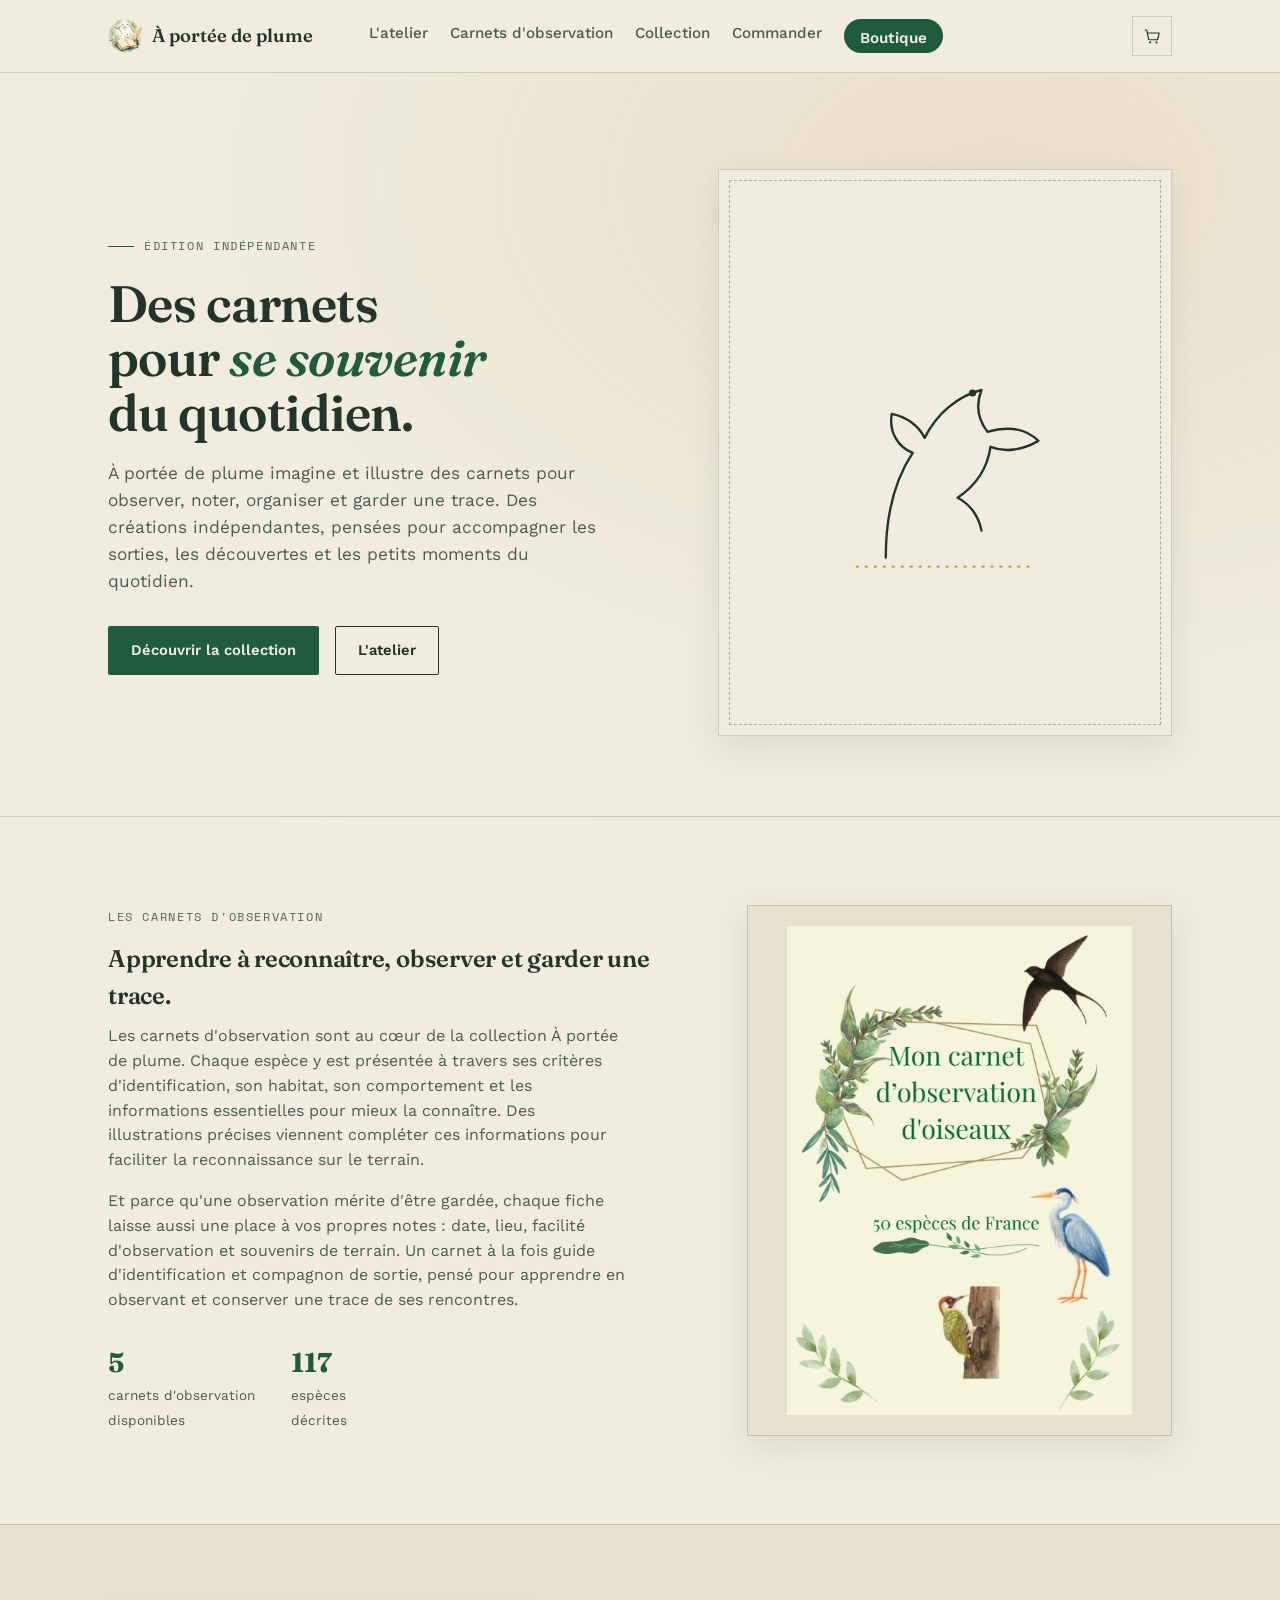
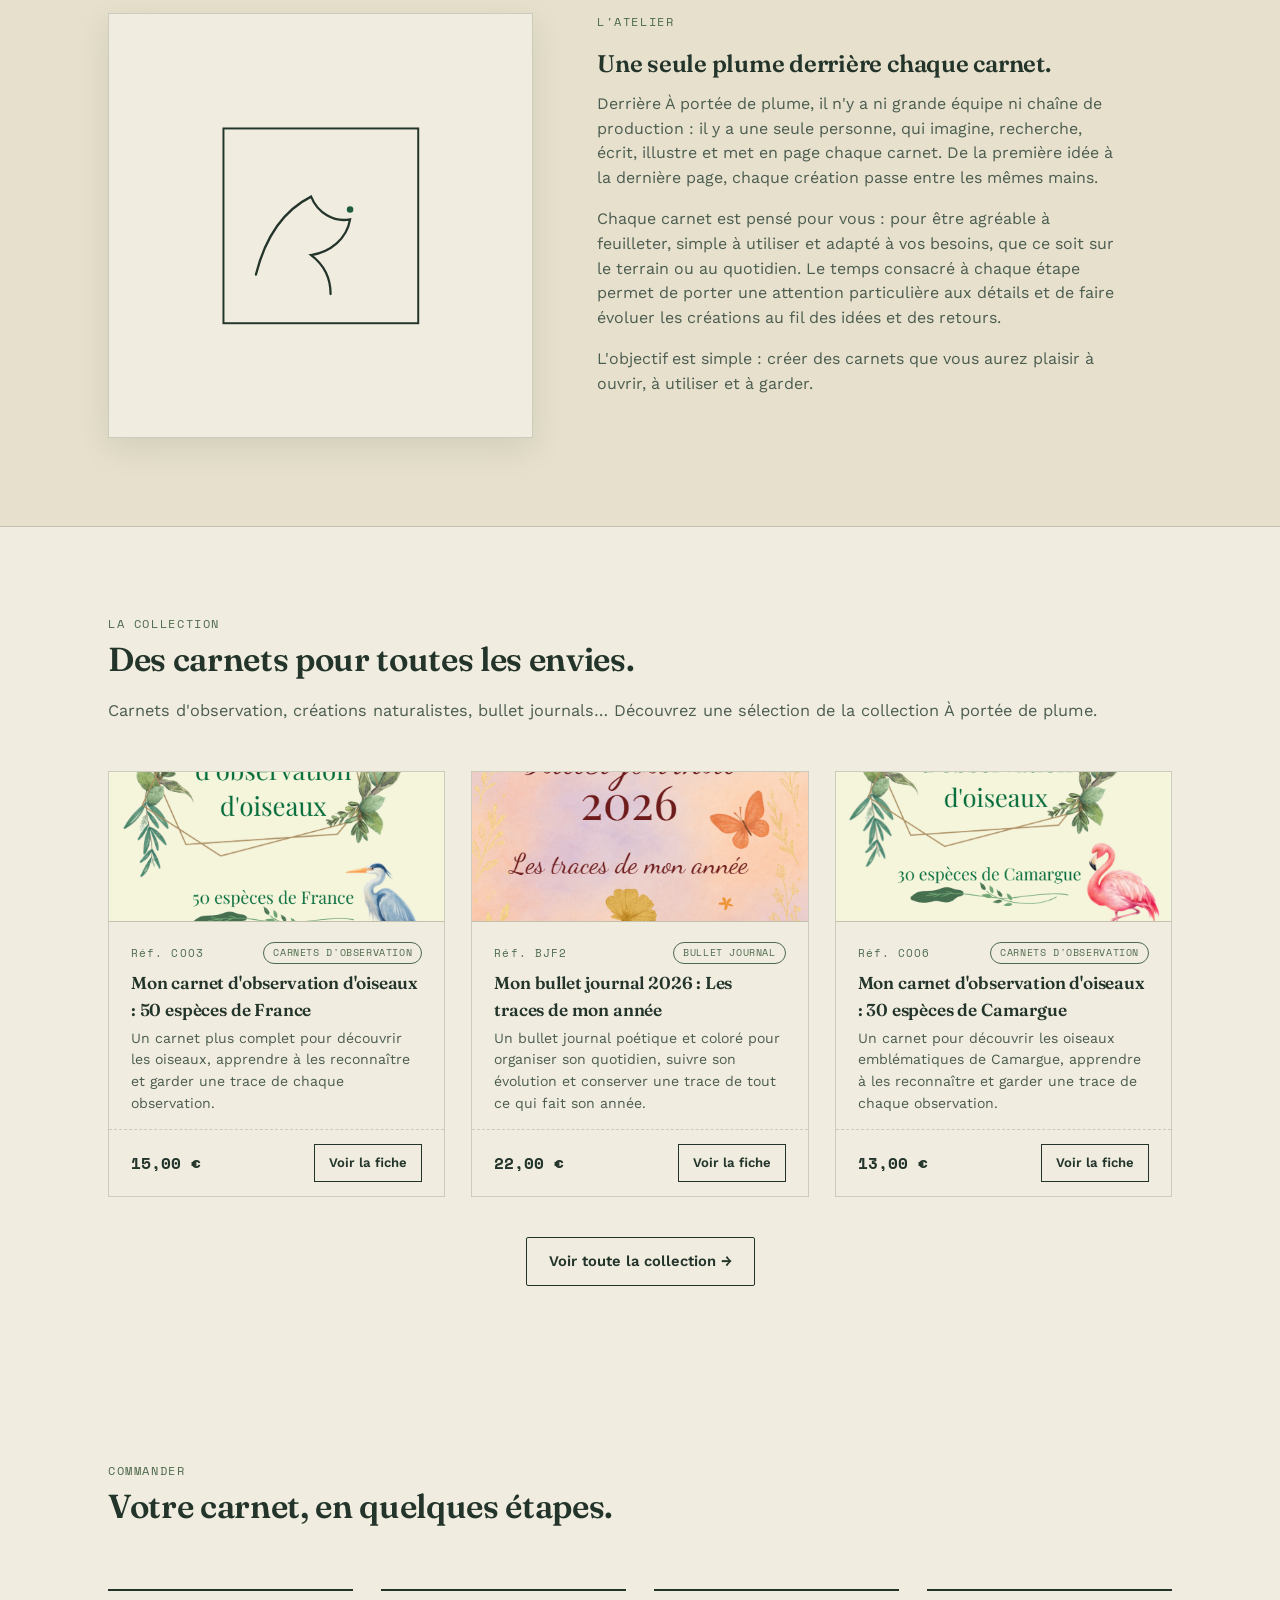
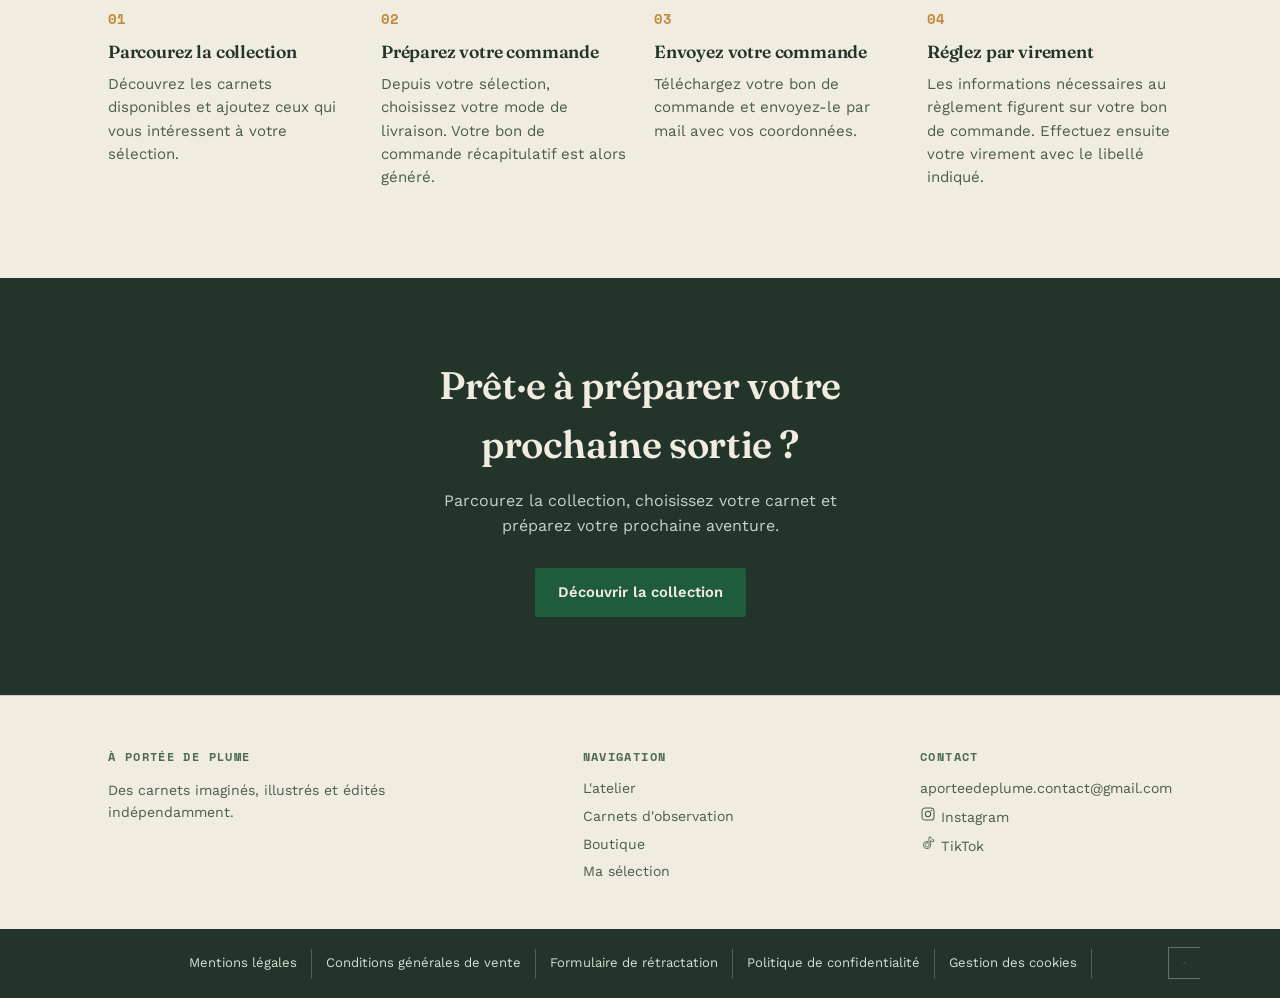
==== commit b89d8829: "maj" ====
--- a/index.html
+++ b/index.html
@@ -82,7 +82,7 @@
       <svg viewBox="0 0 160 160" fill="none" xmlns="http://www.w3.org/2000/svg">
         <rect x="20" y="20" width="120" height="120" stroke="#23342B" stroke-width="1.2"/>
         <path d="M40 110c6-24 18-40 34-48 4 10 14 16 24 14-2 12-12 20-24 22 8 6 12 14 12 24" stroke="#23342B" stroke-width="1.4" stroke-linecap="round"/>
-        <circle cx="98" cy="70" r="2" fill="#9C4A32"/>
+        <circle cx="98" cy="70" r="2" fill="#1F5C3D"/>
       </svg>
     </div>
     <div class="content">
--- a/styles.css
+++ b/styles.css
@@ -7,8 +7,8 @@
   --sauge:#6B8567;
   --sauge-deep:#4F6B4E;
   --ocre:#BF8B3D;
-  --brique:#9C4A32;
-  --brique-deep:#7E3A27;
+  --brique:#1F5C3D;
+  --brique-deep:#163F2A;
   --line: rgba(35,52,43,0.18);
   --shadow: 0 10px 30px rgba(35,52,43,0.10);
   --good:#4F6B4E;
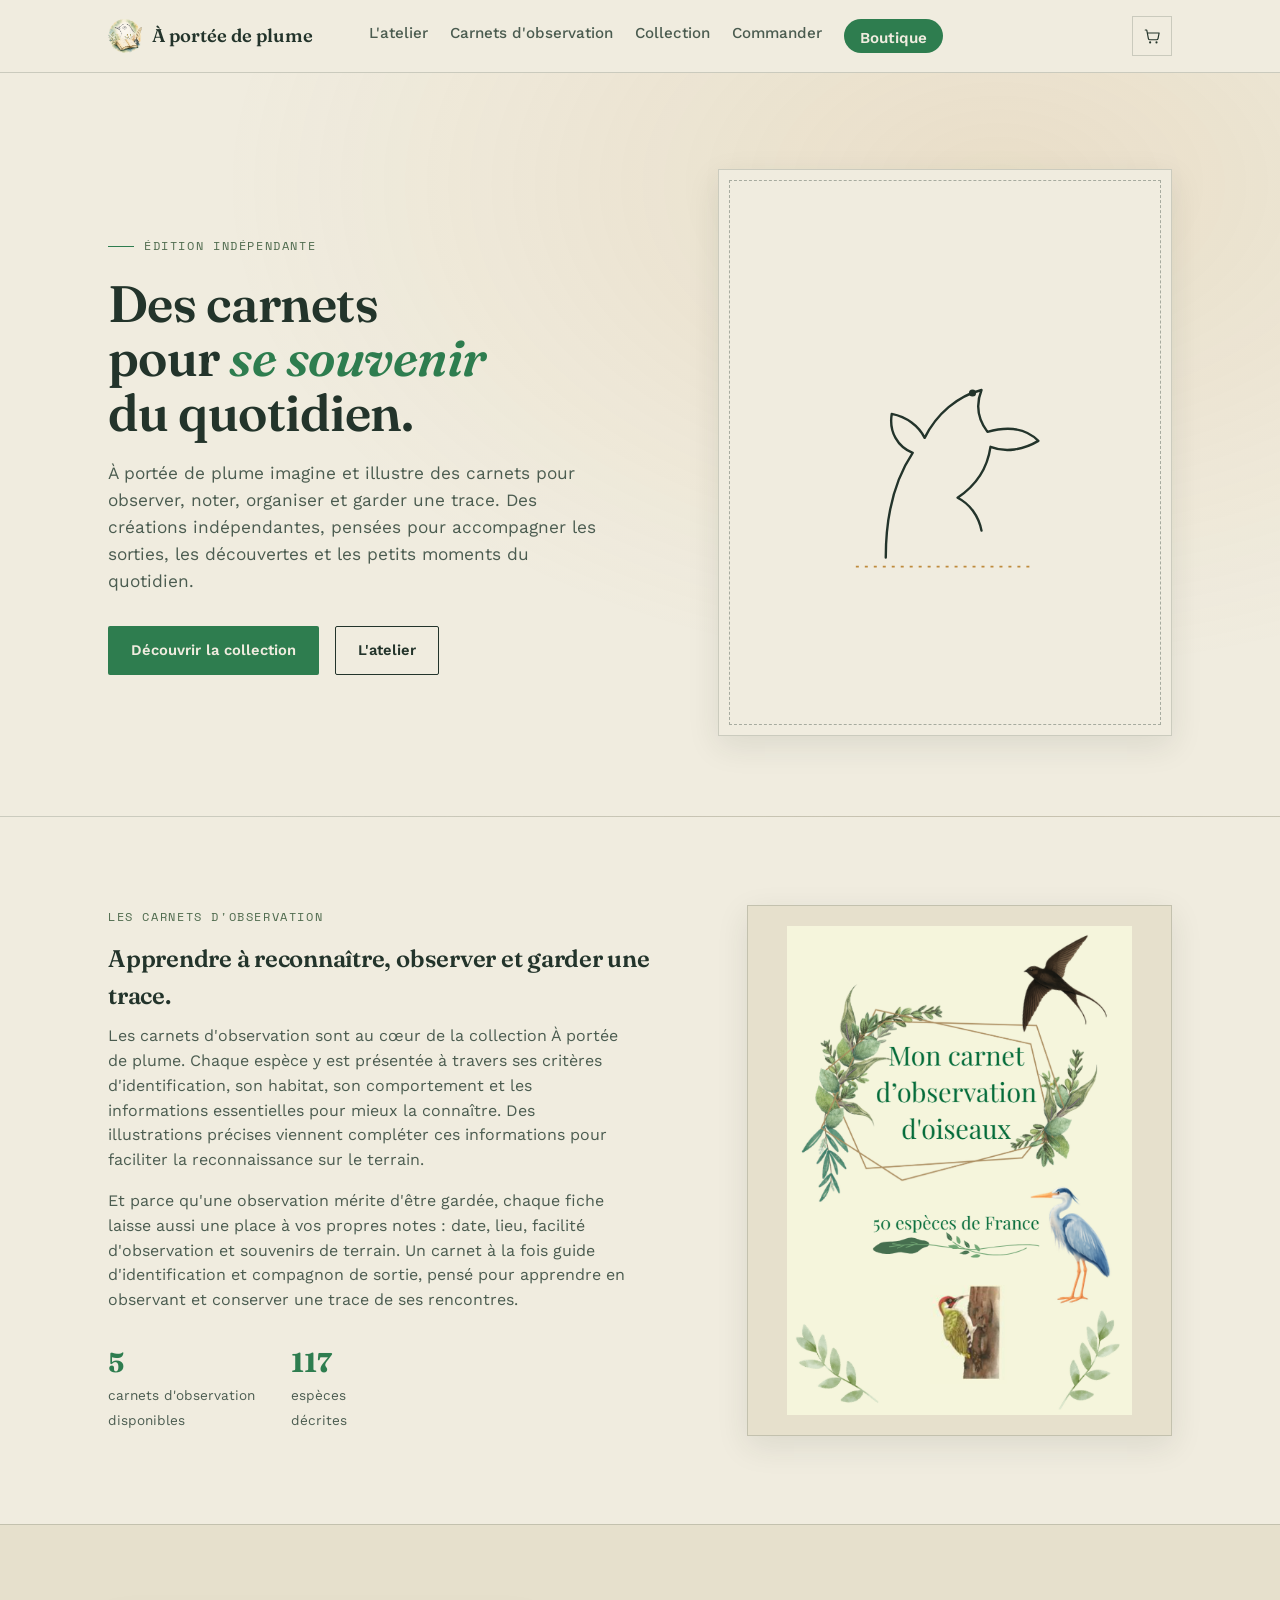
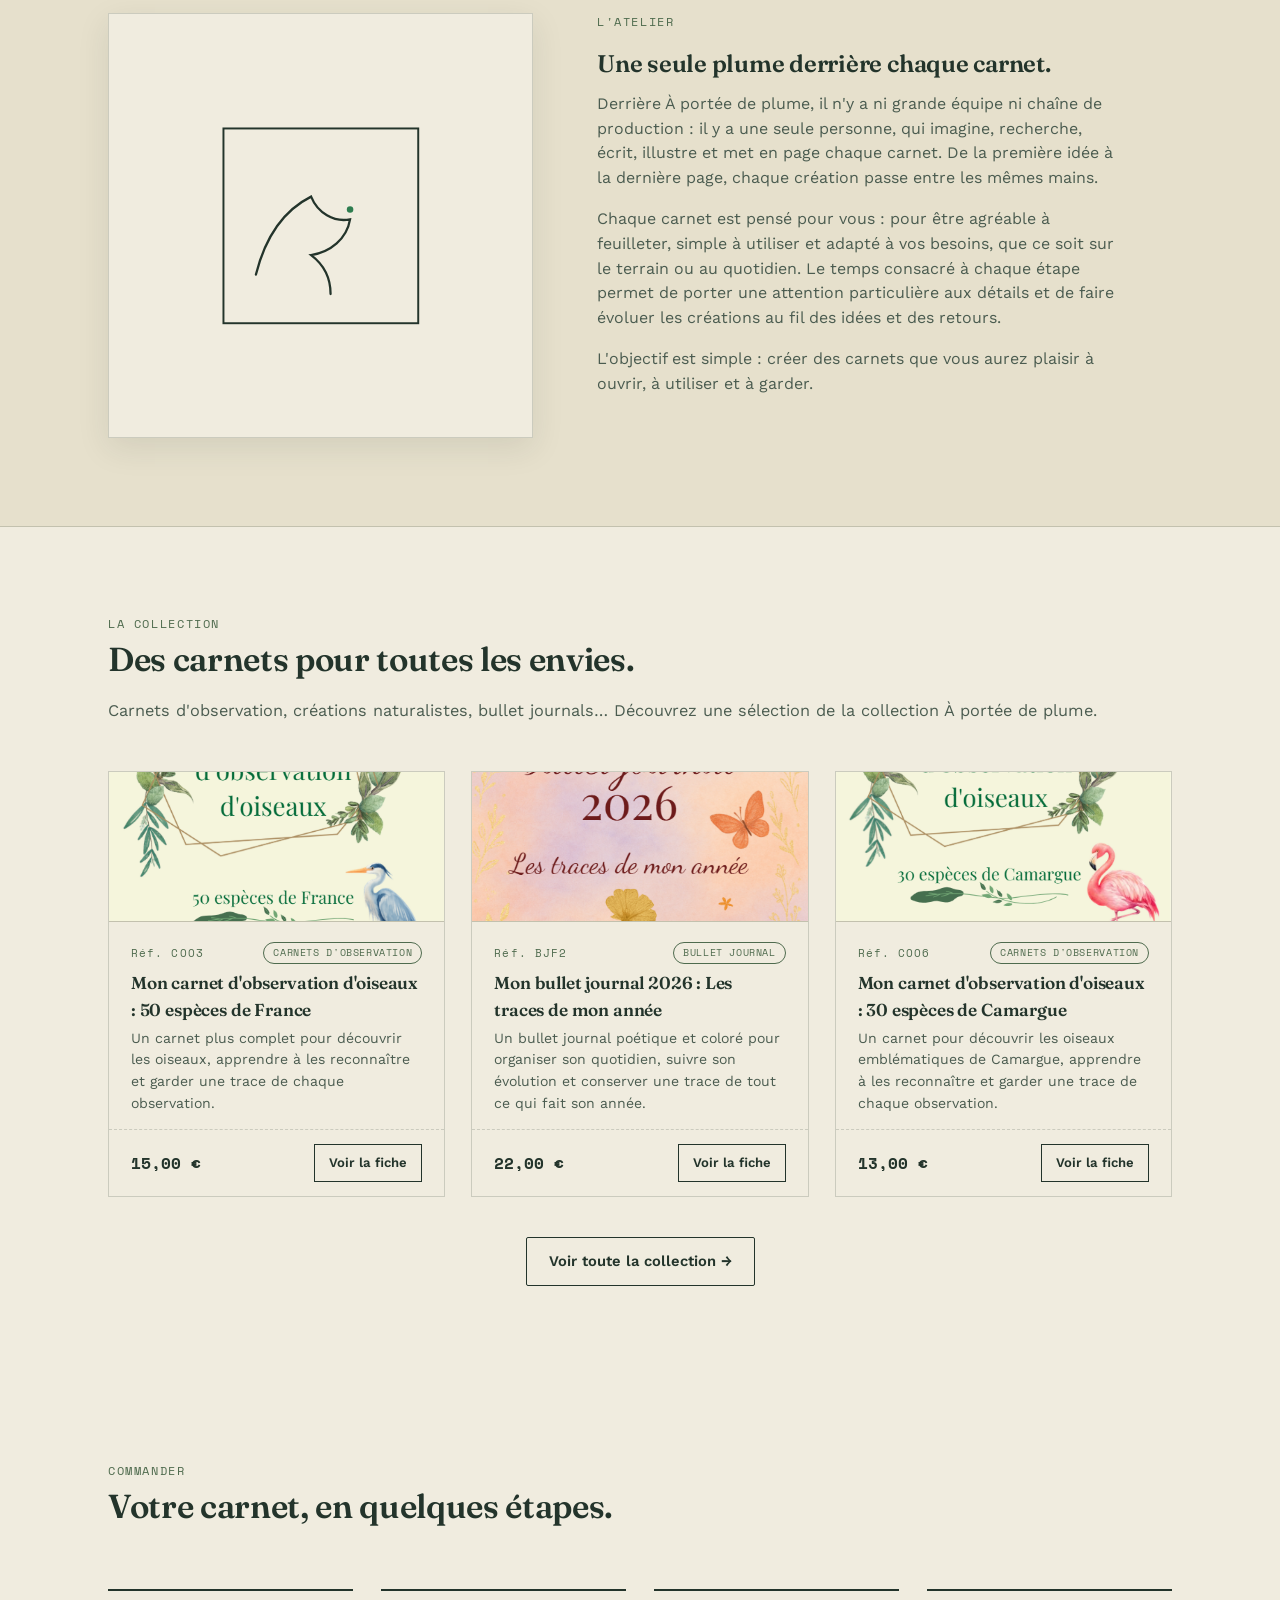
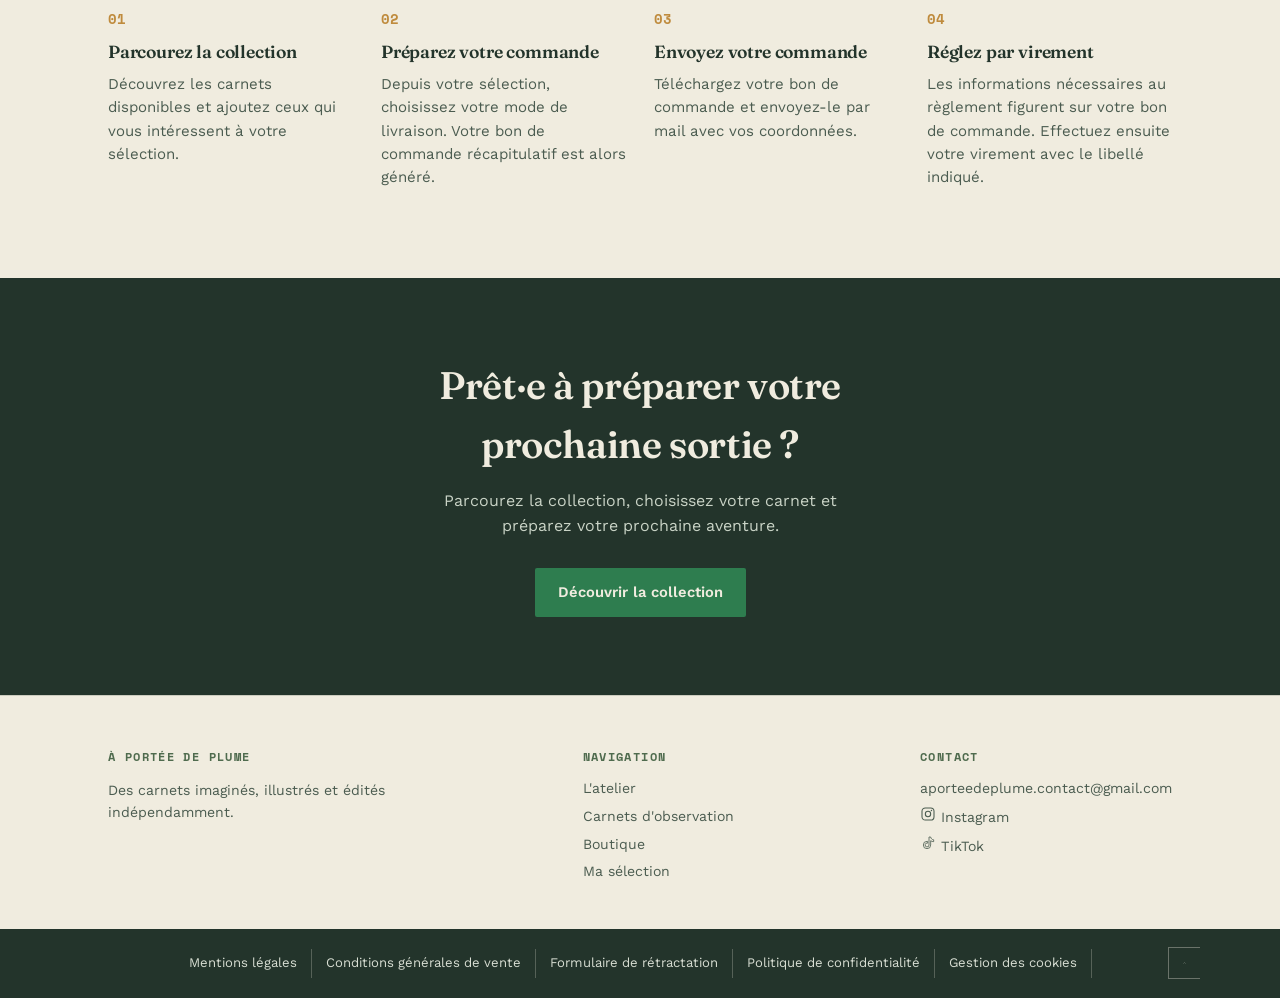
==== commit 49c38c9b: "maj" ====
--- a/index.html
+++ b/index.html
@@ -82,7 +82,7 @@
       <svg viewBox="0 0 160 160" fill="none" xmlns="http://www.w3.org/2000/svg">
         <rect x="20" y="20" width="120" height="120" stroke="#23342B" stroke-width="1.2"/>
         <path d="M40 110c6-24 18-40 34-48 4 10 14 16 24 14-2 12-12 20-24 22 8 6 12 14 12 24" stroke="#23342B" stroke-width="1.4" stroke-linecap="round"/>
-        <circle cx="98" cy="70" r="2" fill="#1F5C3D"/>
+        <circle cx="98" cy="70" r="2" fill="#2E7D4F"/>
       </svg>
     </div>
     <div class="content">
--- a/styles.css
+++ b/styles.css
@@ -7,8 +7,8 @@
   --sauge:#6B8567;
   --sauge-deep:#4F6B4E;
   --ocre:#BF8B3D;
-  --brique:#1F5C3D;
-  --brique-deep:#163F2A;
+  --brique:#2E7D4F;
+  --brique-deep:#1F5C3D;
   --line: rgba(35,52,43,0.18);
   --shadow: 0 10px 30px rgba(35,52,43,0.10);
   --good:#4F6B4E;
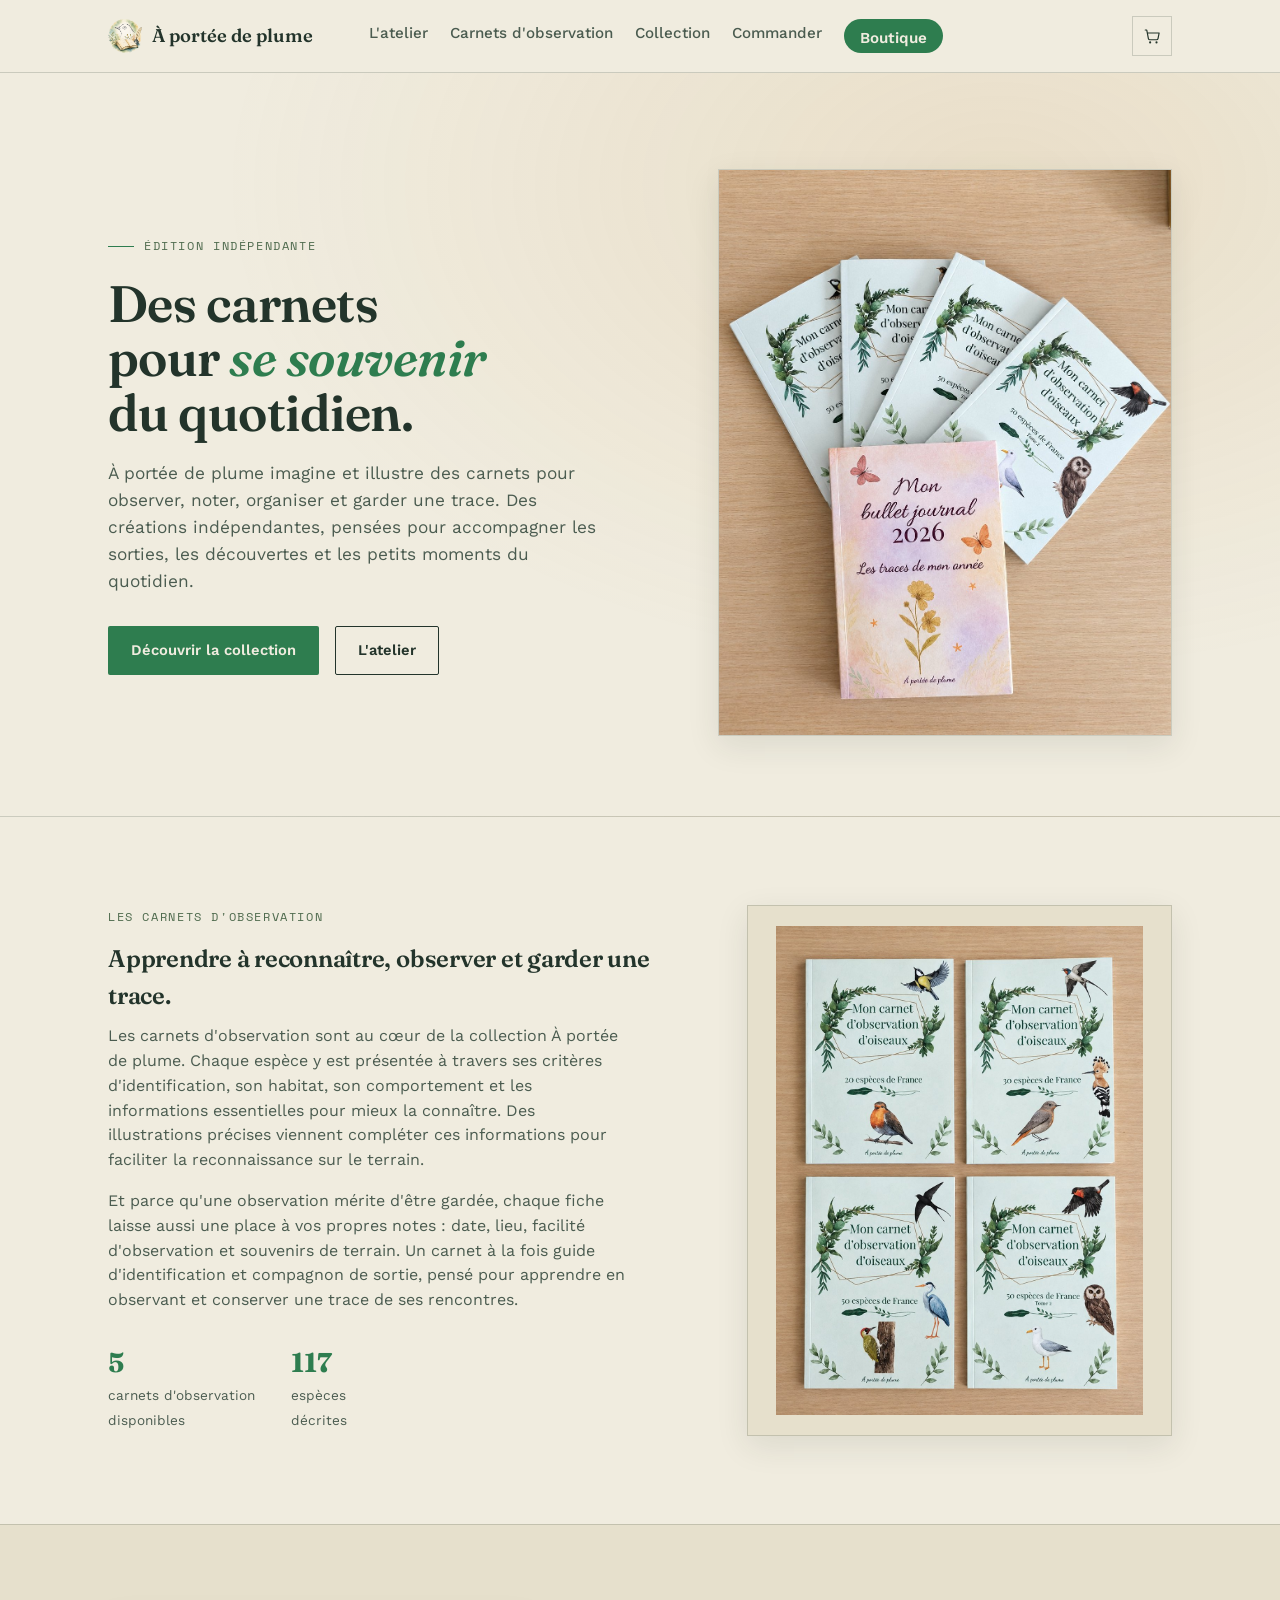
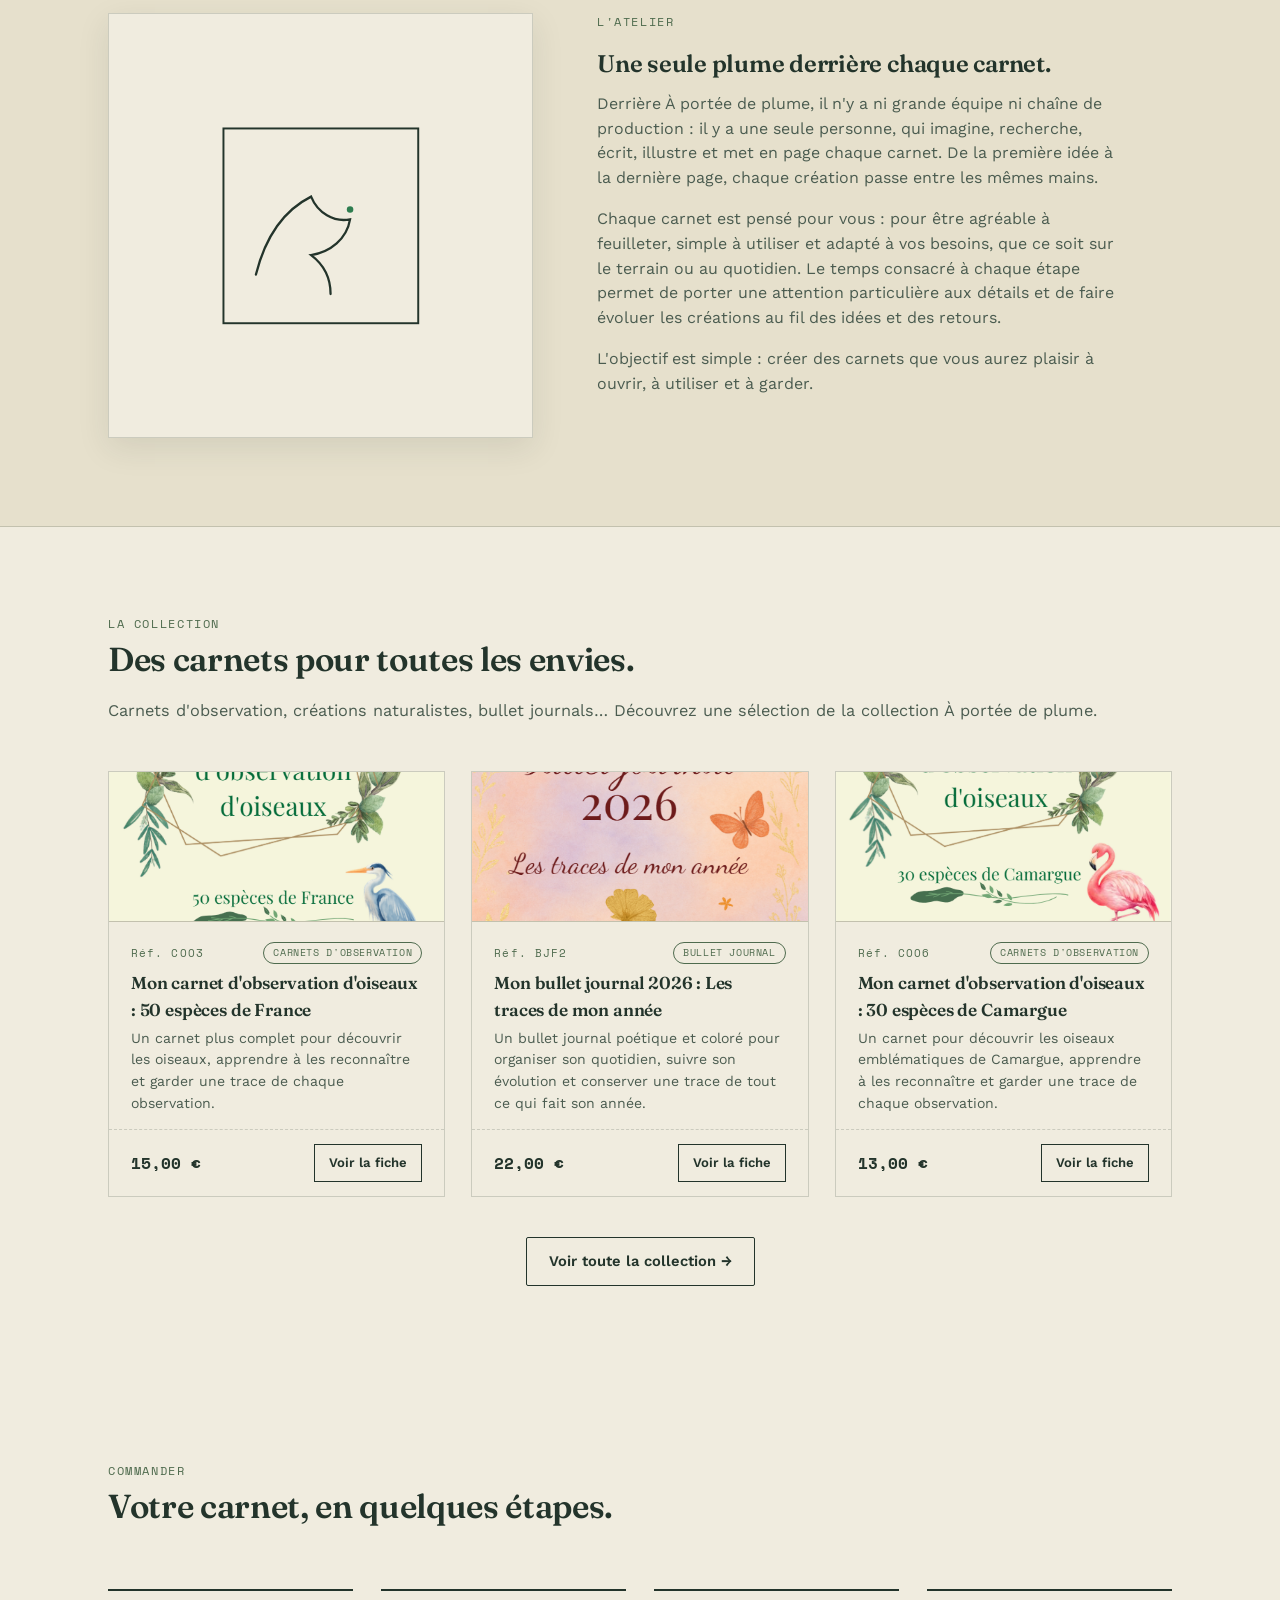
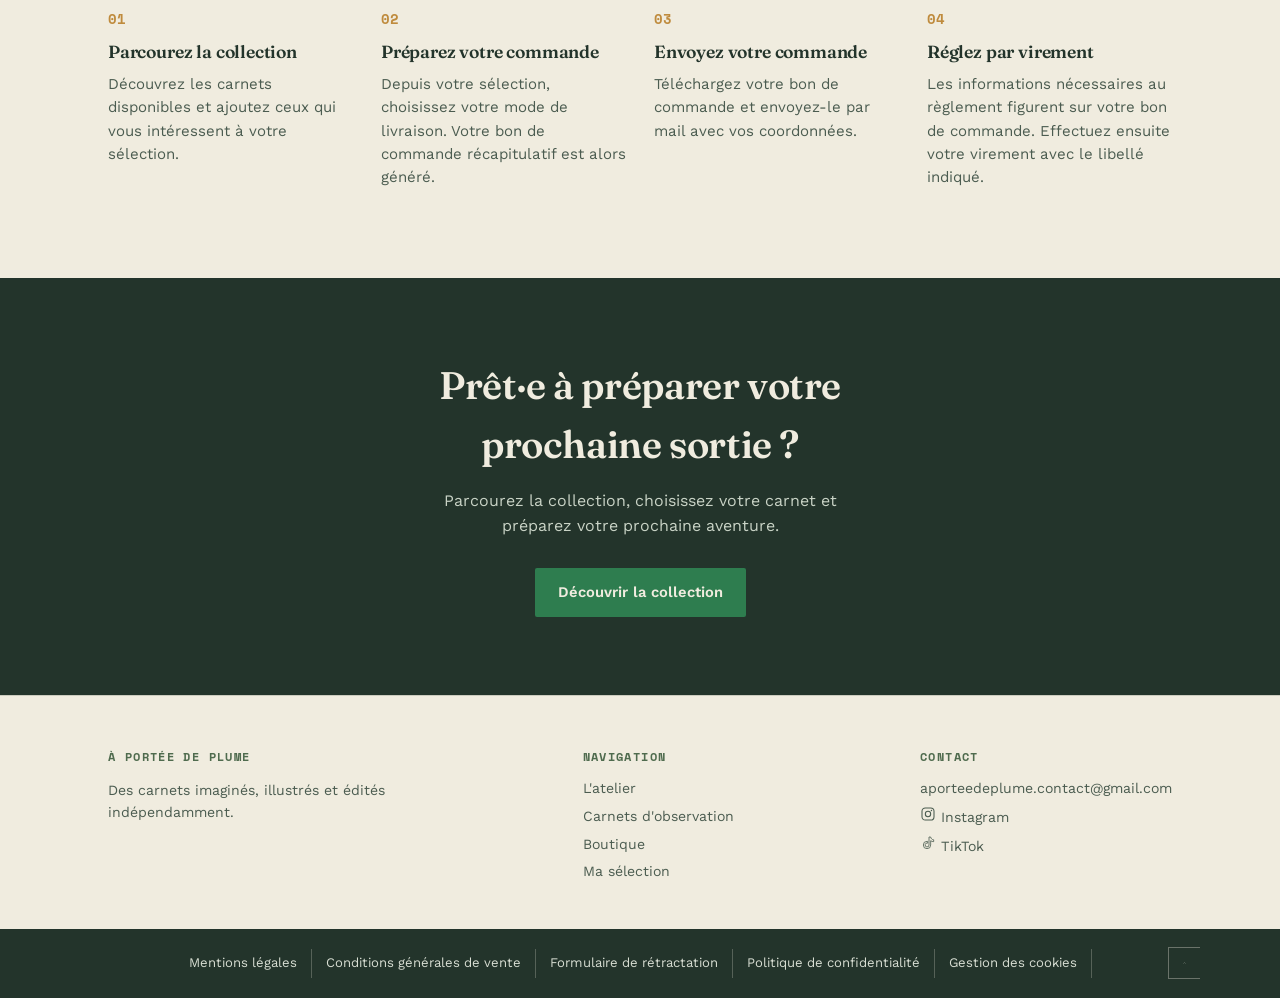
==== commit 03abbd58: "maj" ====
--- a/index.html
+++ b/index.html
@@ -47,12 +47,8 @@
       </div>
     </div>
     <div class="hero-illus">
-      <div class="plate">
-        <svg viewBox="0 0 200 200" fill="none" xmlns="http://www.w3.org/2000/svg">
-          <path d="M60 170c0-30 6-52 18-70-10-4-16-14-14-26 10 2 18 8 22 16 8-16 22-28 38-32-4 10-2 20 4 28 14-4 26-2 34 6-10 6-22 8-32 4-2 14-10 26-22 34 8 4 14 12 16 22" stroke="#23342B" stroke-width="1.6" stroke-linecap="round" stroke-linejoin="round"/>
-          <circle cx="118" cy="60" r="2.4" fill="#23342B"/>
-          <path d="M40 176h120" stroke="#BF8B3D" stroke-width="1.2" stroke-dasharray="2 4"/>
-        </svg>
+      <div class="plate has-photo">
+        <img src="images/accueil1.jpg" alt="Carnets d'observation d'oiseaux À portée de plume">
       </div>
     </div>
   </div>
@@ -71,7 +67,7 @@
       </div>
     </div>
     <div class="frame">
-      <img src="images/coo3-a.png" alt="Carnet d'observation d'oiseaux À portée de plume">
+      <img src="images/accueil2.jpg" alt="Carnets d'observation d'oiseaux À portée de plume">
     </div>
   </div>
 </section>
--- a/styles.css
+++ b/styles.css
@@ -82,9 +82,12 @@
 .hero p.lede{font-size:1.08rem; color:var(--ink-soft); max-width:46ch; margin:18px 0 32px;}
 .hero .ctas{display:flex; gap:16px; flex-wrap:wrap;}
 .hero-illus{position:relative; display:flex; align-items:center; justify-content:center;}
-.plate{position:relative; background:var(--paper); border:1px solid var(--line); box-shadow:var(--shadow); padding:34px; width:100%; aspect-ratio:4/5; display:flex; align-items:center; justify-content:center;}
+.plate{position:relative; background:var(--paper); border:1px solid var(--line); box-shadow:var(--shadow); padding:34px; width:100%; aspect-ratio:4/5; display:flex; align-items:center; justify-content:center; overflow:hidden;}
 .plate::before{content:""; position:absolute; inset:10px; border:1px dashed rgba(35,52,43,0.35); pointer-events:none;}
 .plate svg{width:78%; height:78%;}
+.plate.has-photo{padding:0;}
+.plate.has-photo::before{display:none;}
+.plate.has-photo img{width:100%; height:100%; object-fit:cover; display:block;}
 
 /* Sections shared */
 section{padding:88px 0;}
@@ -213,6 +216,9 @@
 .detail-plate::before{content:""; position:absolute; inset:10px; border:1px dashed rgba(35,52,43,0.35); pointer-events:none;}
 .detail-plate.has-photo::before{display:none;}
 .detail-plate svg{width:56%; height:56%;}
+.no-photo-placeholder{display:flex; flex-direction:column; align-items:center; justify-content:center; gap:14px;}
+.no-photo-placeholder svg{width:90px; height:90px; opacity:.6;}
+.no-photo-placeholder span{font-family:'Space Mono', monospace; font-size:.78rem; letter-spacing:.08em; text-transform:uppercase; color:var(--ink-soft);}
 .gallery-main-content{width:100%; height:100%; display:flex; align-items:center; justify-content:center;}
 .gallery-main-content img{max-width:100%; max-height:100%; width:auto; height:auto; object-fit:contain; display:block;}
 .gallery-thumbs{display:flex; gap:10px; flex-wrap:wrap;}
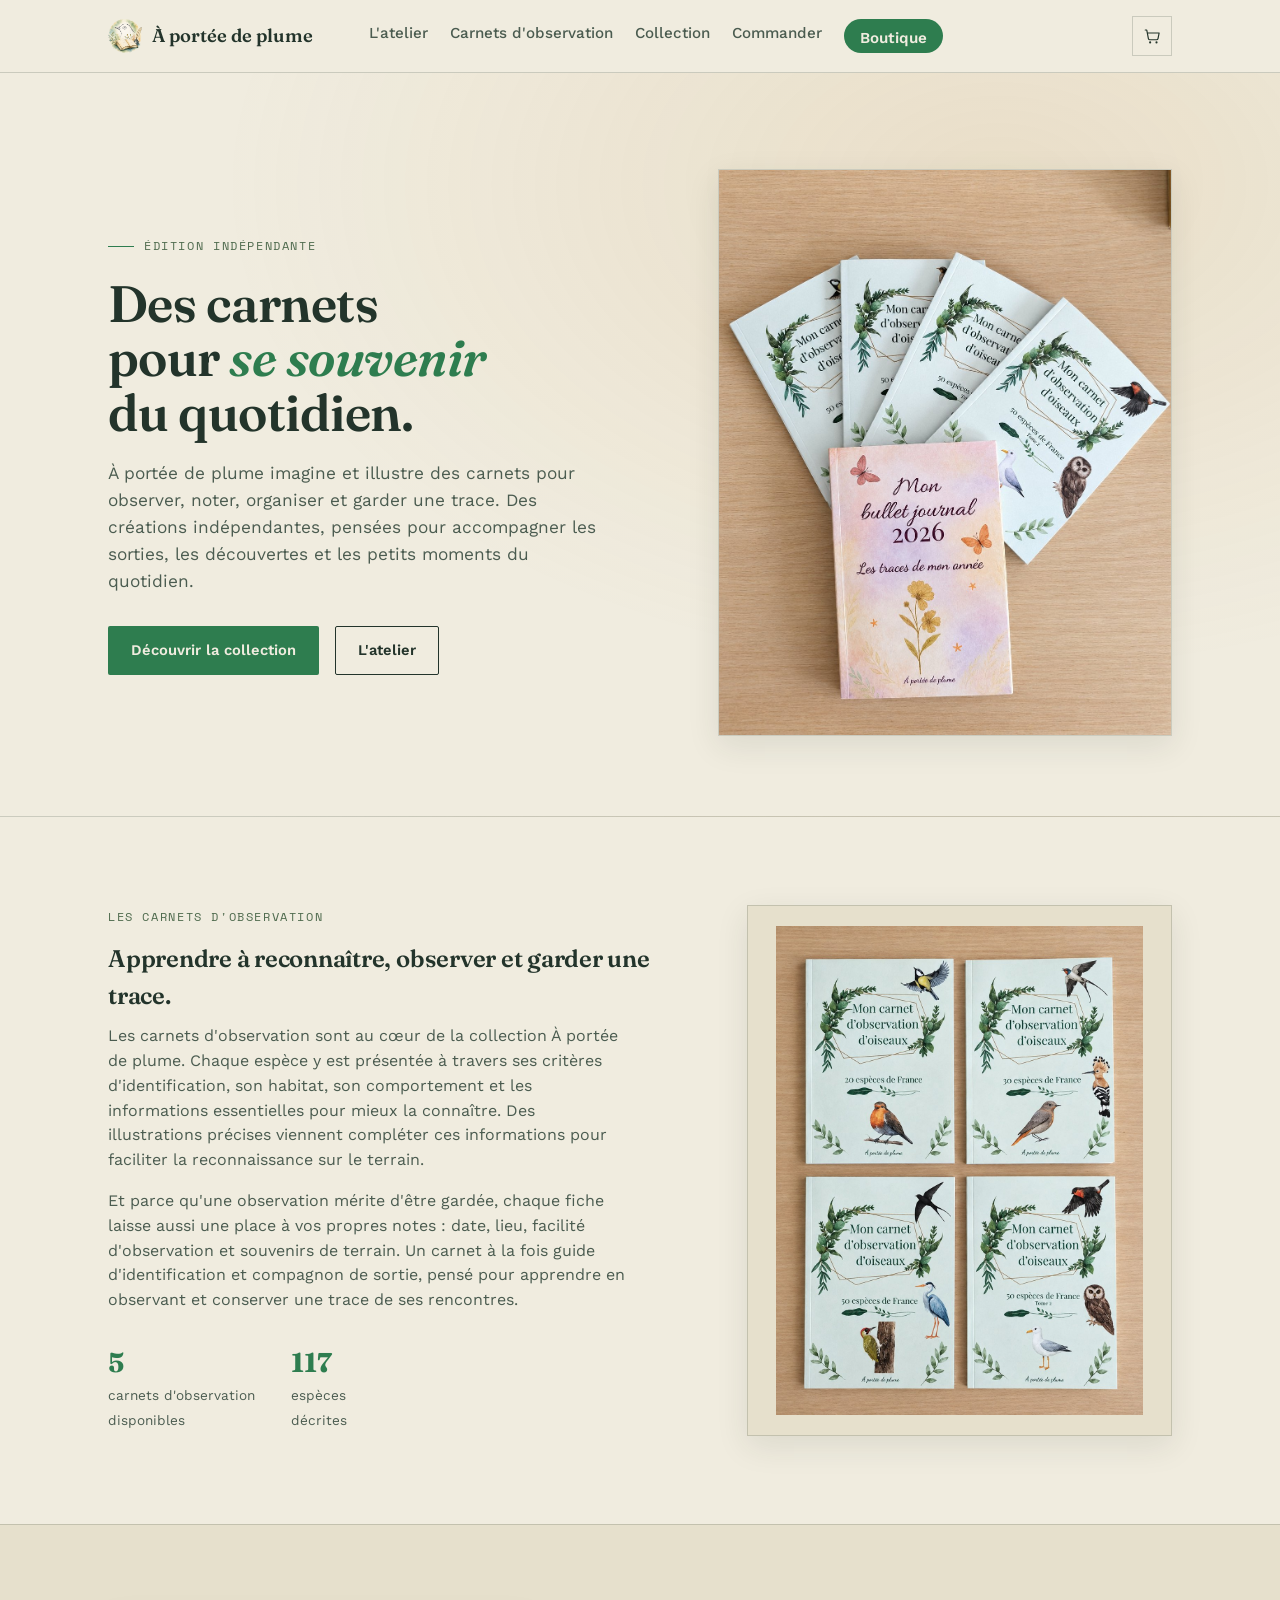
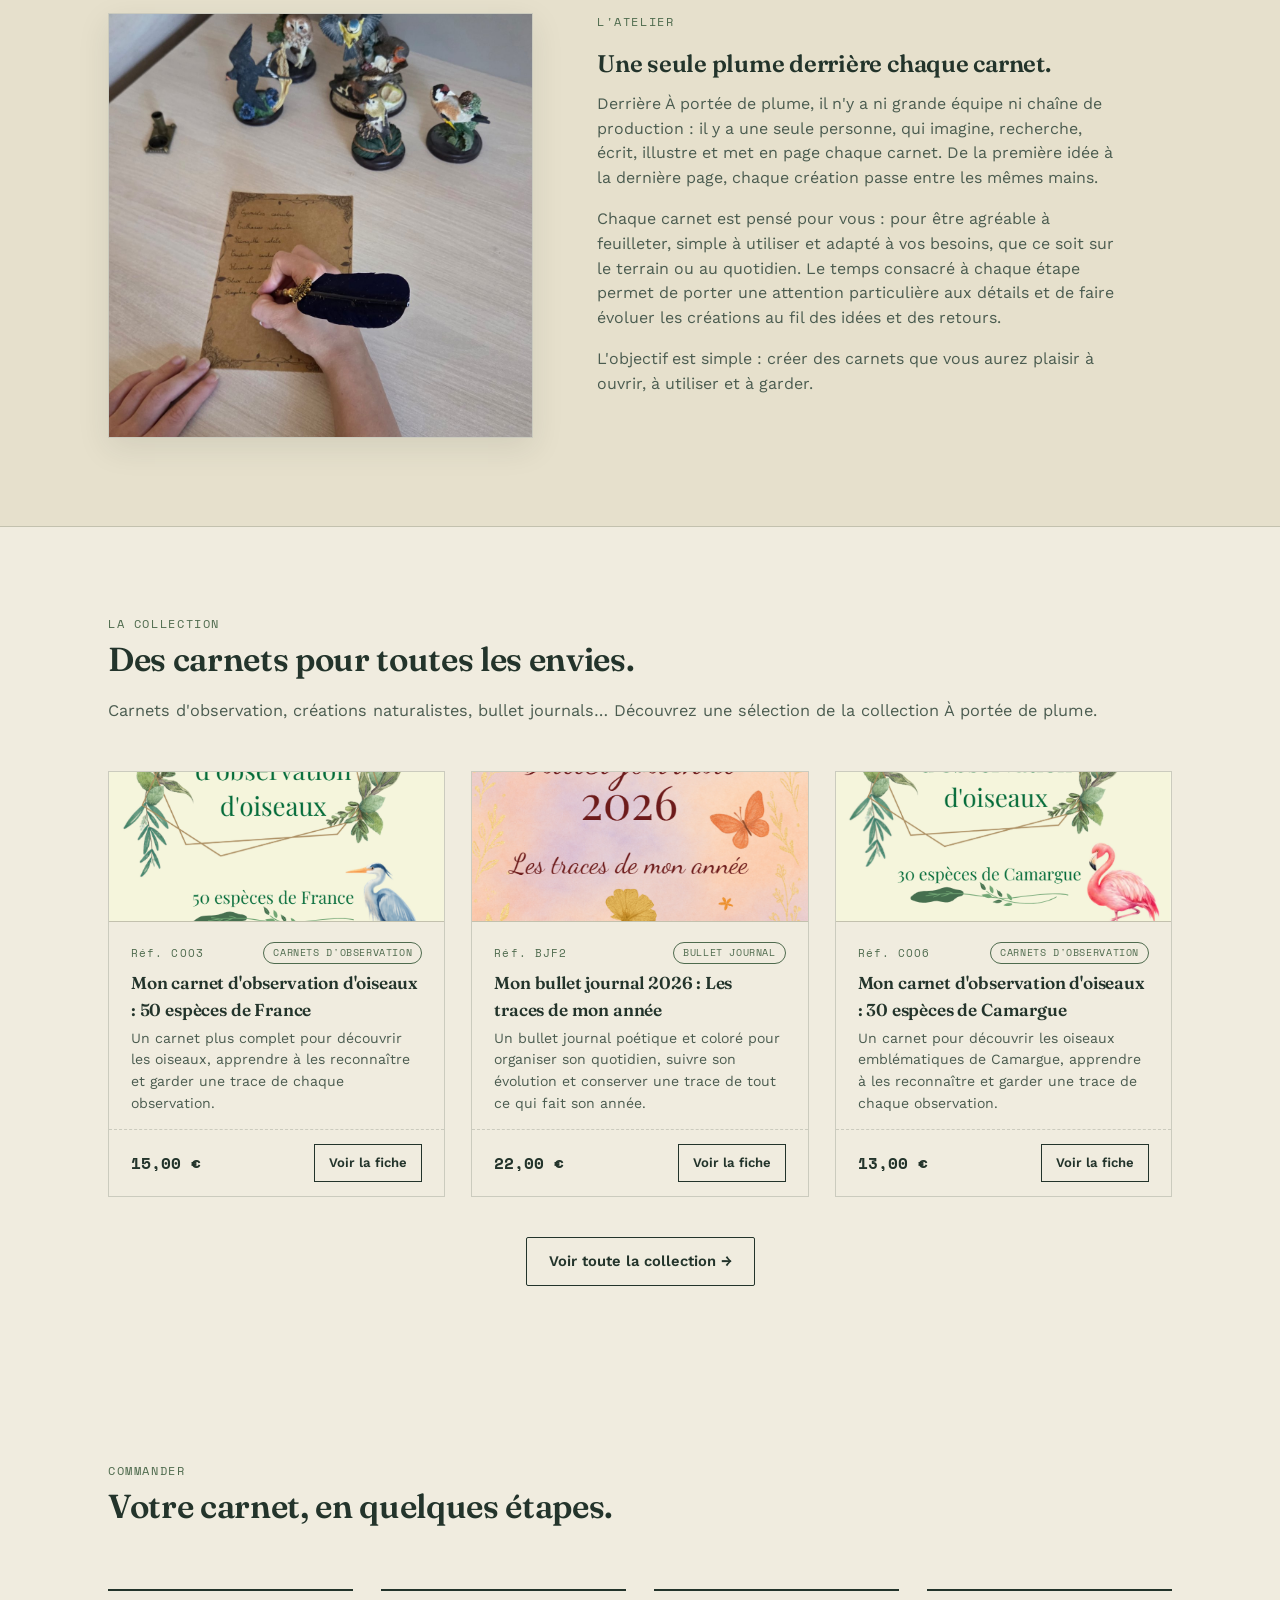
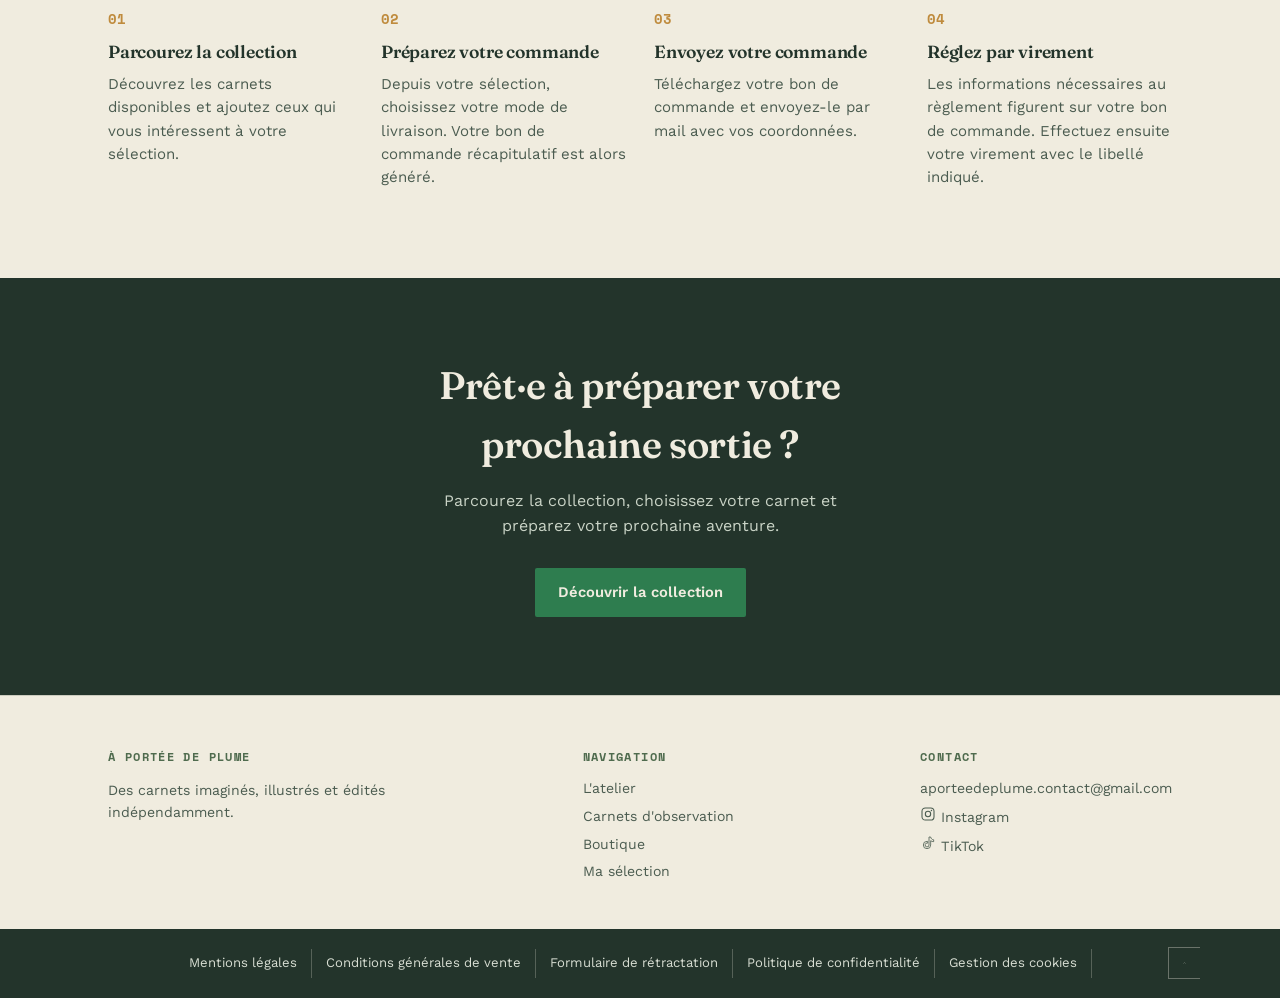
==== commit 1d37a02e: "m" ====
--- a/index.html
+++ b/index.html
@@ -74,12 +74,8 @@
 
 <section class="atelier" id="atelier">
   <div class="wrap">
-    <div class="frame">
-      <svg viewBox="0 0 160 160" fill="none" xmlns="http://www.w3.org/2000/svg">
-        <rect x="20" y="20" width="120" height="120" stroke="#23342B" stroke-width="1.2"/>
-        <path d="M40 110c6-24 18-40 34-48 4 10 14 16 24 14-2 12-12 20-24 22 8 6 12 14 12 24" stroke="#23342B" stroke-width="1.4" stroke-linecap="round"/>
-        <circle cx="98" cy="70" r="2" fill="#2E7D4F"/>
-      </svg>
+    <div class="frame has-photo">
+      <img src="images/accueil3.jpg" alt="L'atelier À portée de plume">
     </div>
     <div class="content">
       <div class="label" style="margin-bottom:14px;">L'atelier</div>
--- a/styles.css
+++ b/styles.css
@@ -102,8 +102,10 @@
 /* Atelier */
 .atelier{background:var(--paper-deep); border-top:1px solid var(--line); border-bottom:1px solid var(--line);}
 .atelier .wrap{display:grid; grid-template-columns:.85fr 1.15fr; gap:64px; align-items:start;}
-.atelier .frame{border:1px solid var(--line); background:var(--paper); box-shadow:var(--shadow); padding:26px; aspect-ratio:1/1; display:flex; align-items:center; justify-content:center;}
+.atelier .frame{border:1px solid var(--line); background:var(--paper); box-shadow:var(--shadow); padding:26px; aspect-ratio:1/1; display:flex; align-items:center; justify-content:center; overflow:hidden;}
 .atelier .frame svg{width:70%; height:70%;}
+.atelier .frame.has-photo{padding:0;}
+.atelier .frame.has-photo img{width:100%; height:100%; object-fit:cover; display:block;}
 .atelier .content p{color:var(--ink-soft); margin:0 0 16px; max-width:52ch;}
 .stat-row{display:flex; gap:36px; margin-top:28px; flex-wrap:wrap;}
 .stat b{font-family:'Fraunces', serif; font-size:1.7rem; display:block; color:var(--brique);}
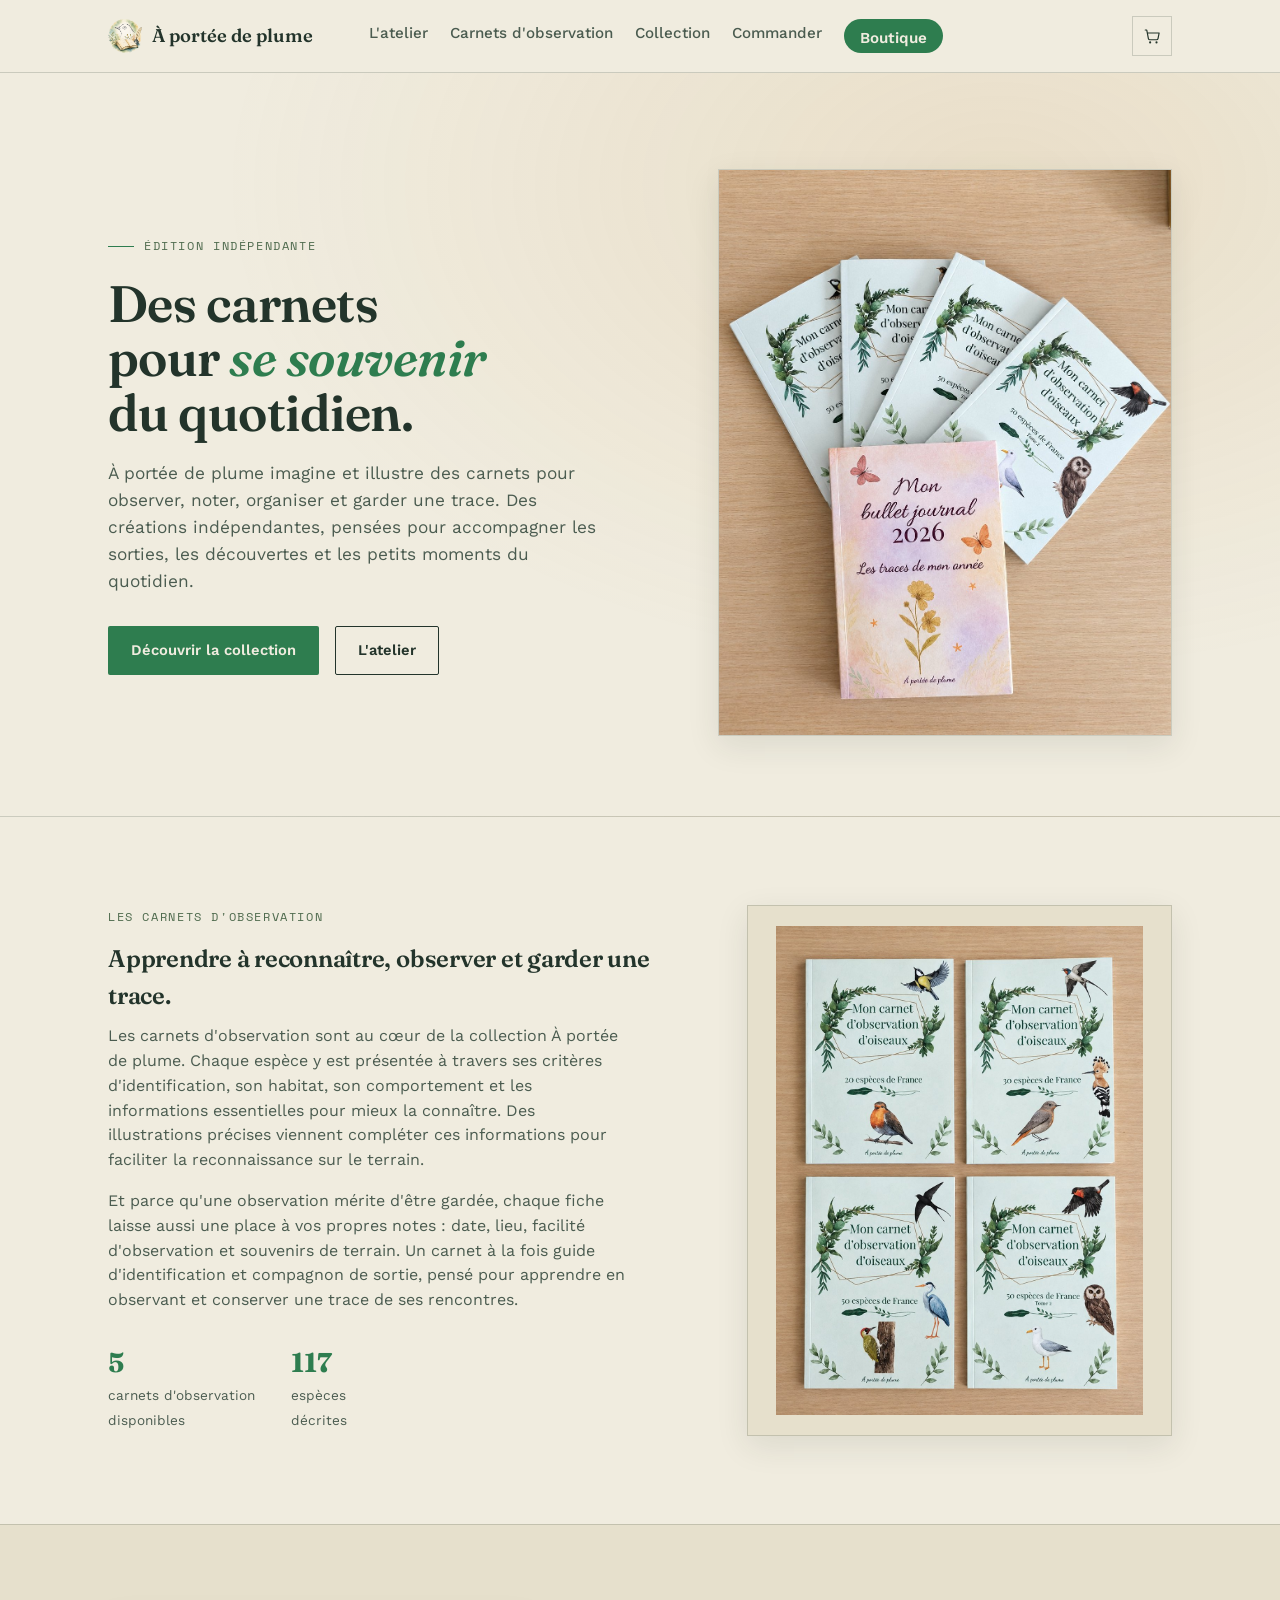
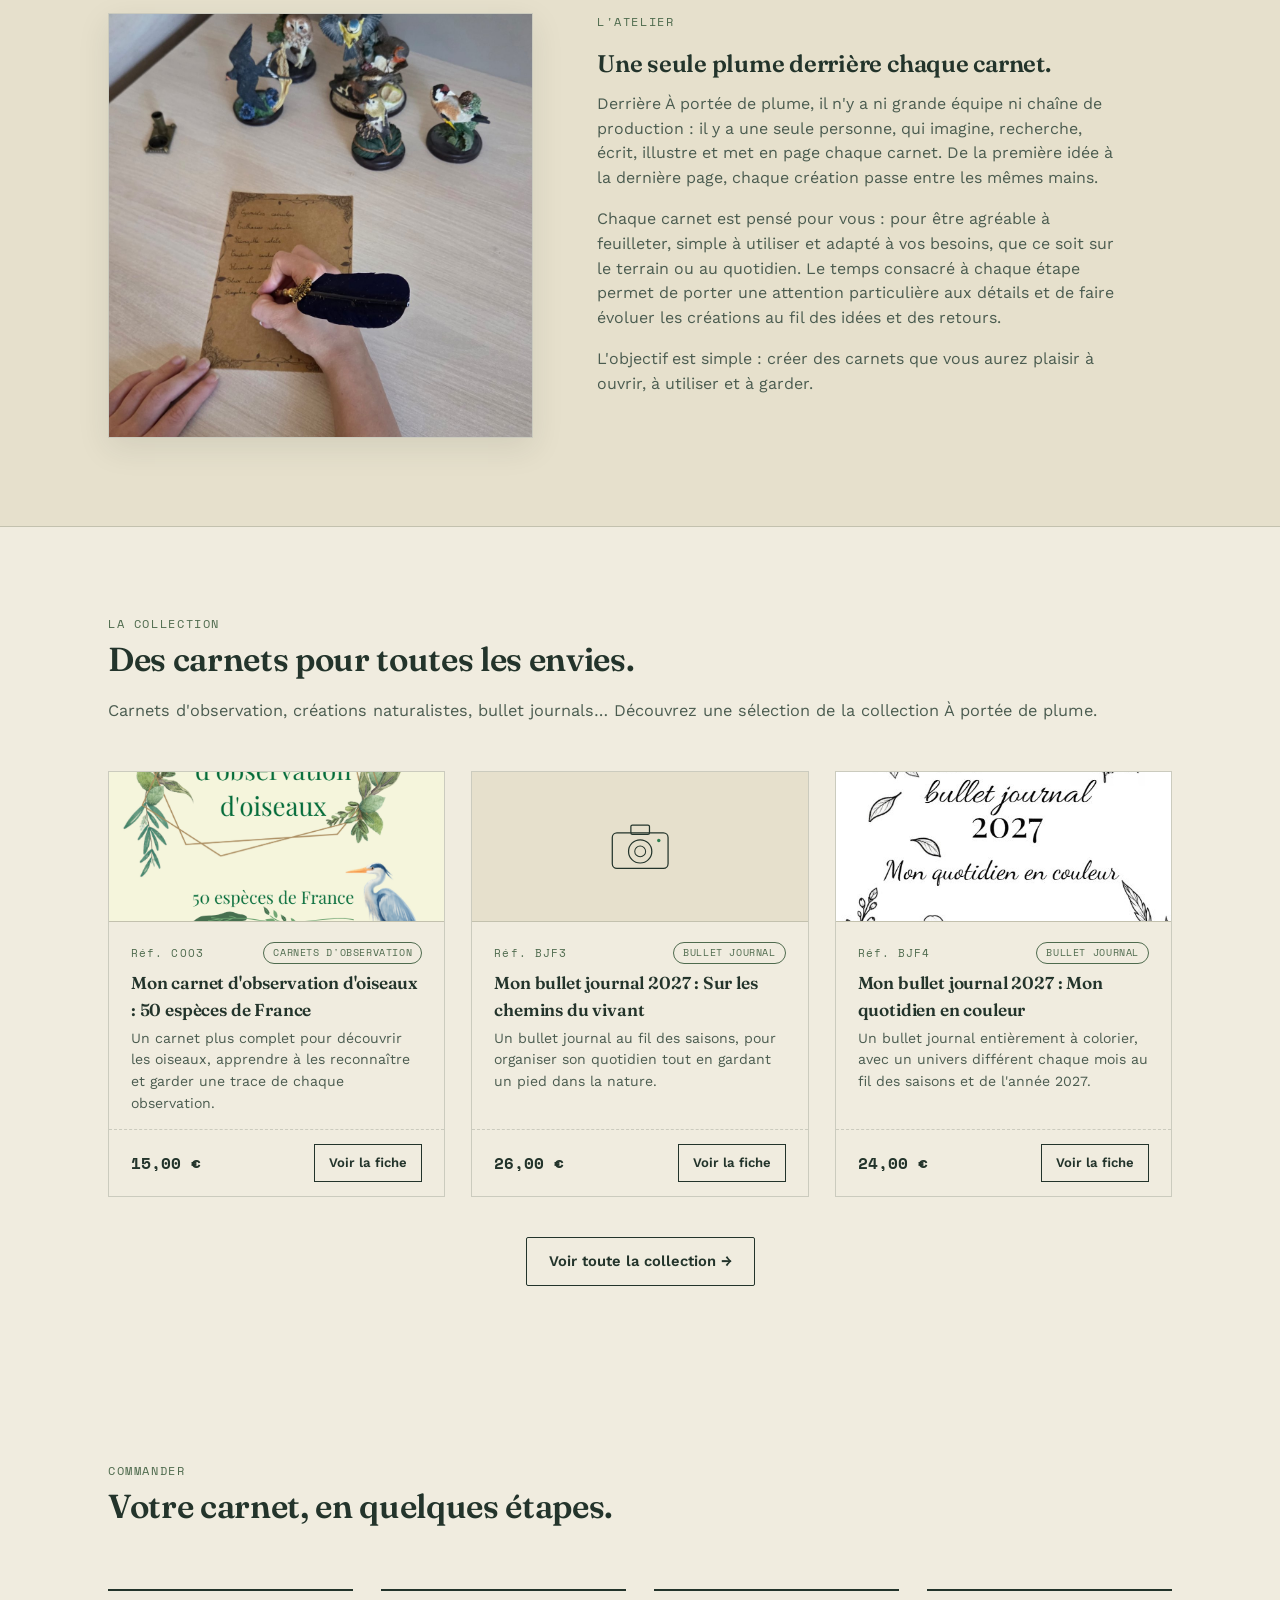
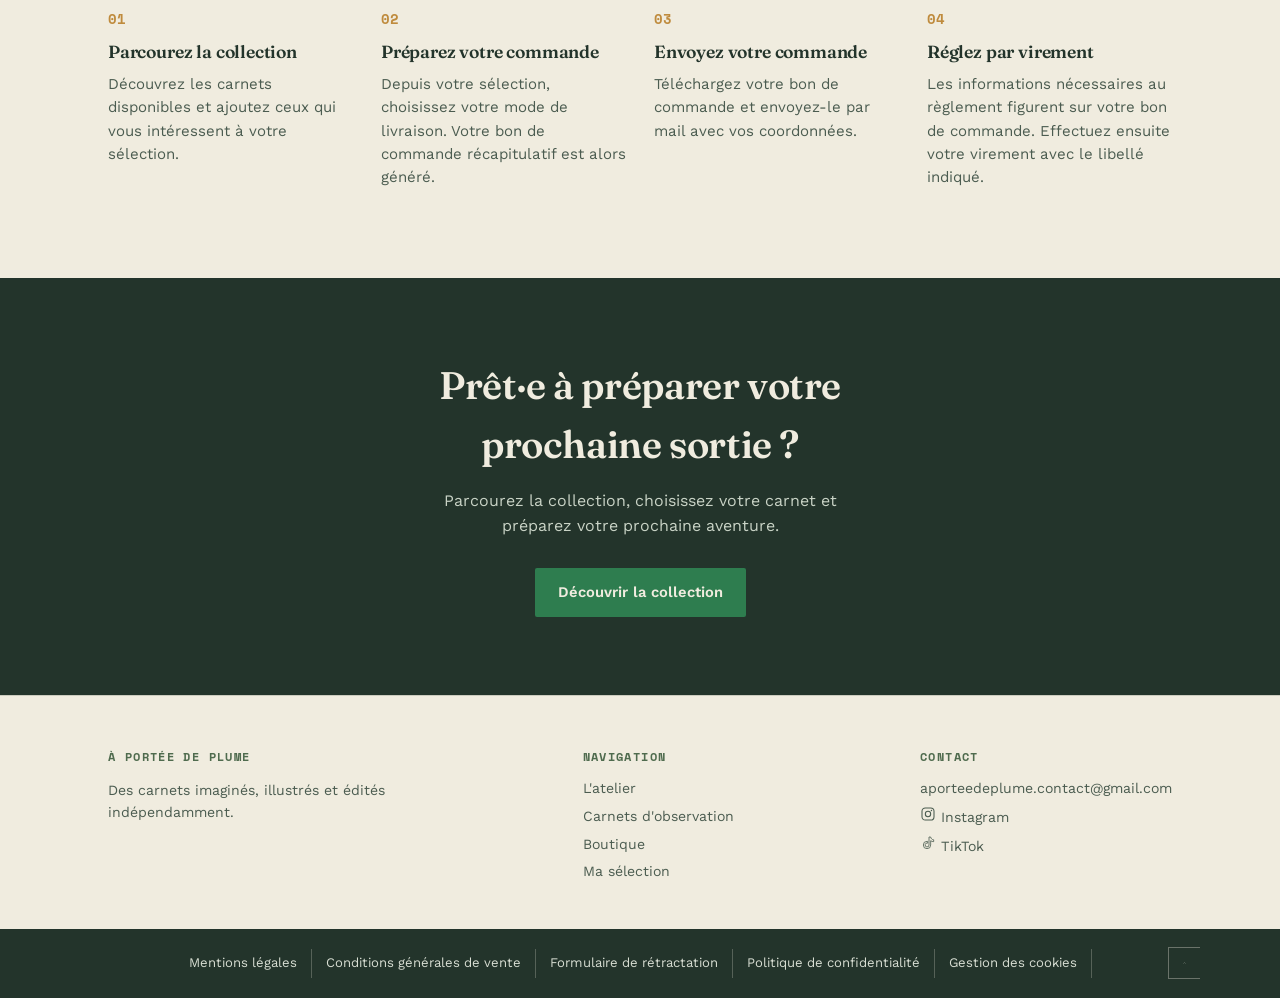
==== commit e4bf8738: "maj" ====
--- a/index.html
+++ b/index.html
@@ -195,7 +195,7 @@
     return n.toLocaleString('fr-FR', {minimumFractionDigits:2, maximumFractionDigits:2}) + ' €';
   }
   // Un carnet représentatif par thème, pour l'aperçu en page d'accueil.
-  const previewIds = ['coo3', 'bjf2', 'coo6'];
+  const previewIds = ['coo3', 'bjf3', 'bjf4'];
   const grid = document.getElementById('home-product-preview');
   previewIds.forEach(id => {
     const p = getProductById(id);
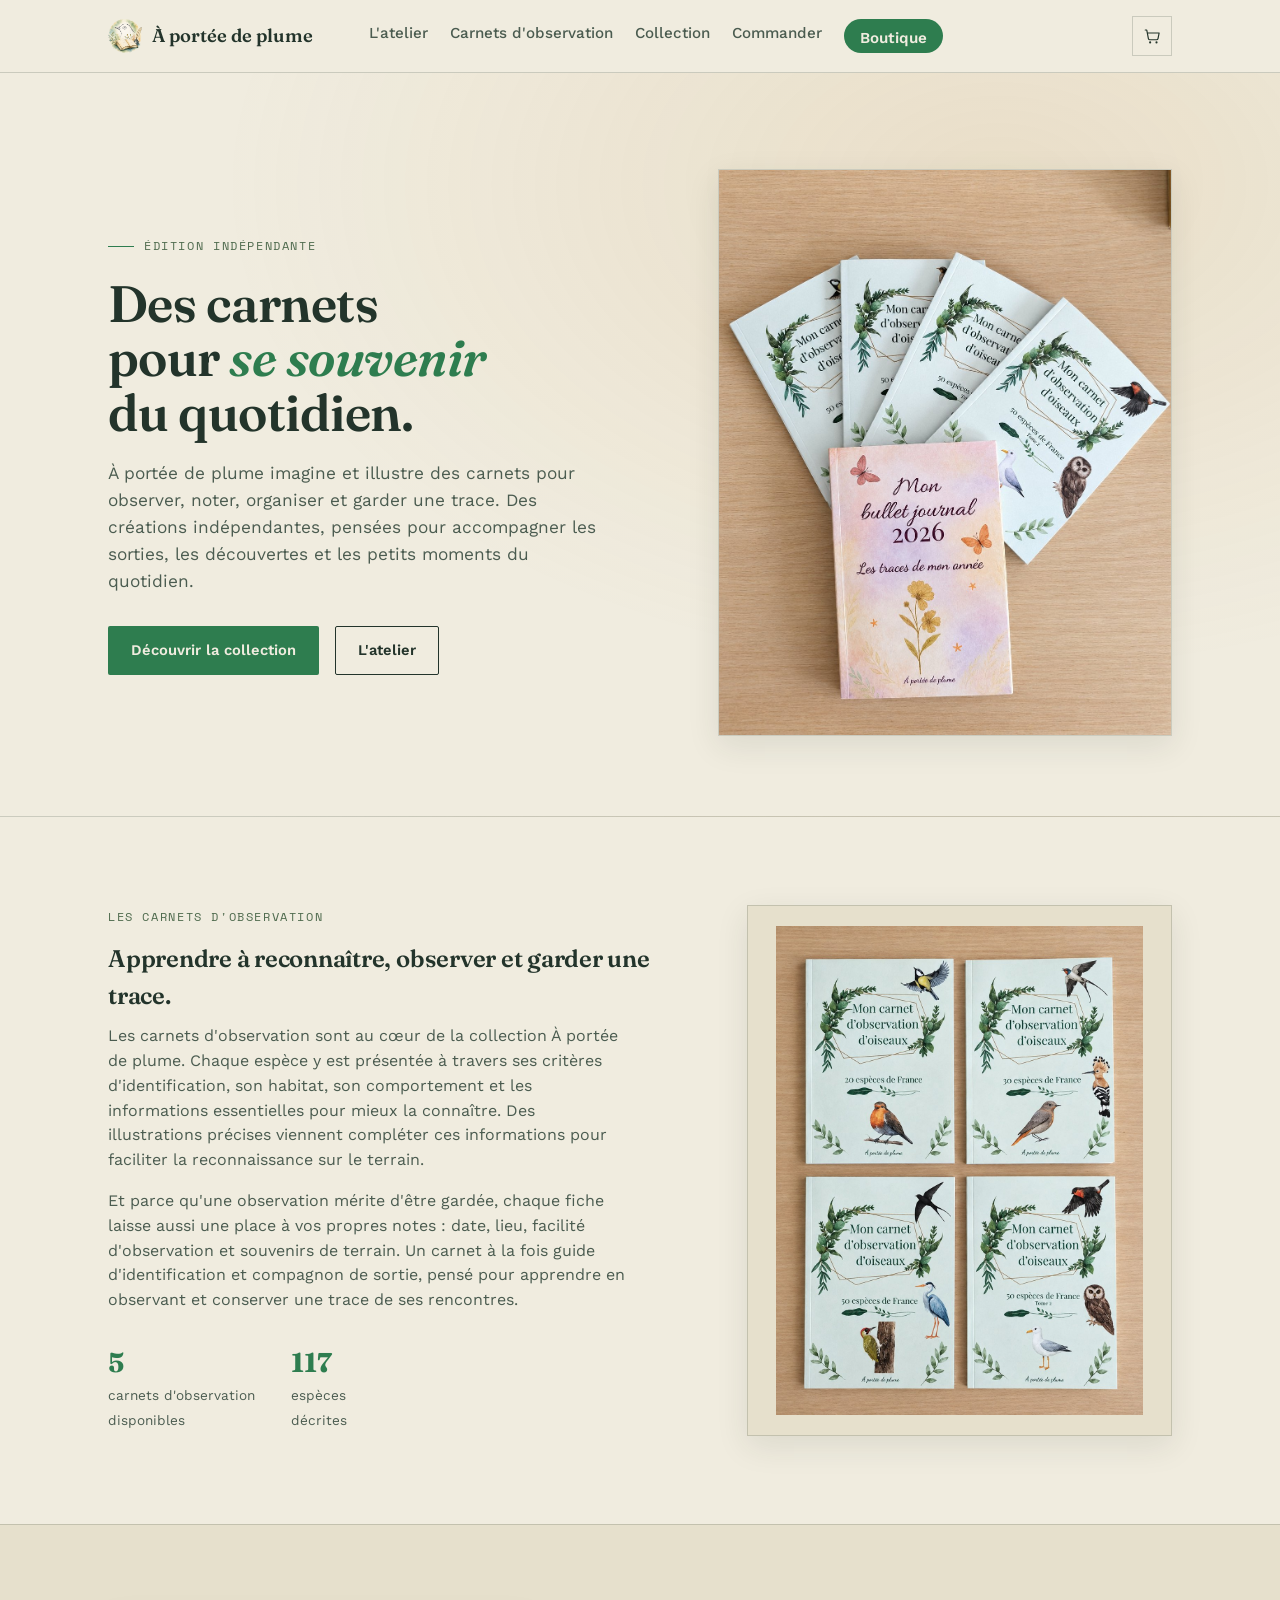
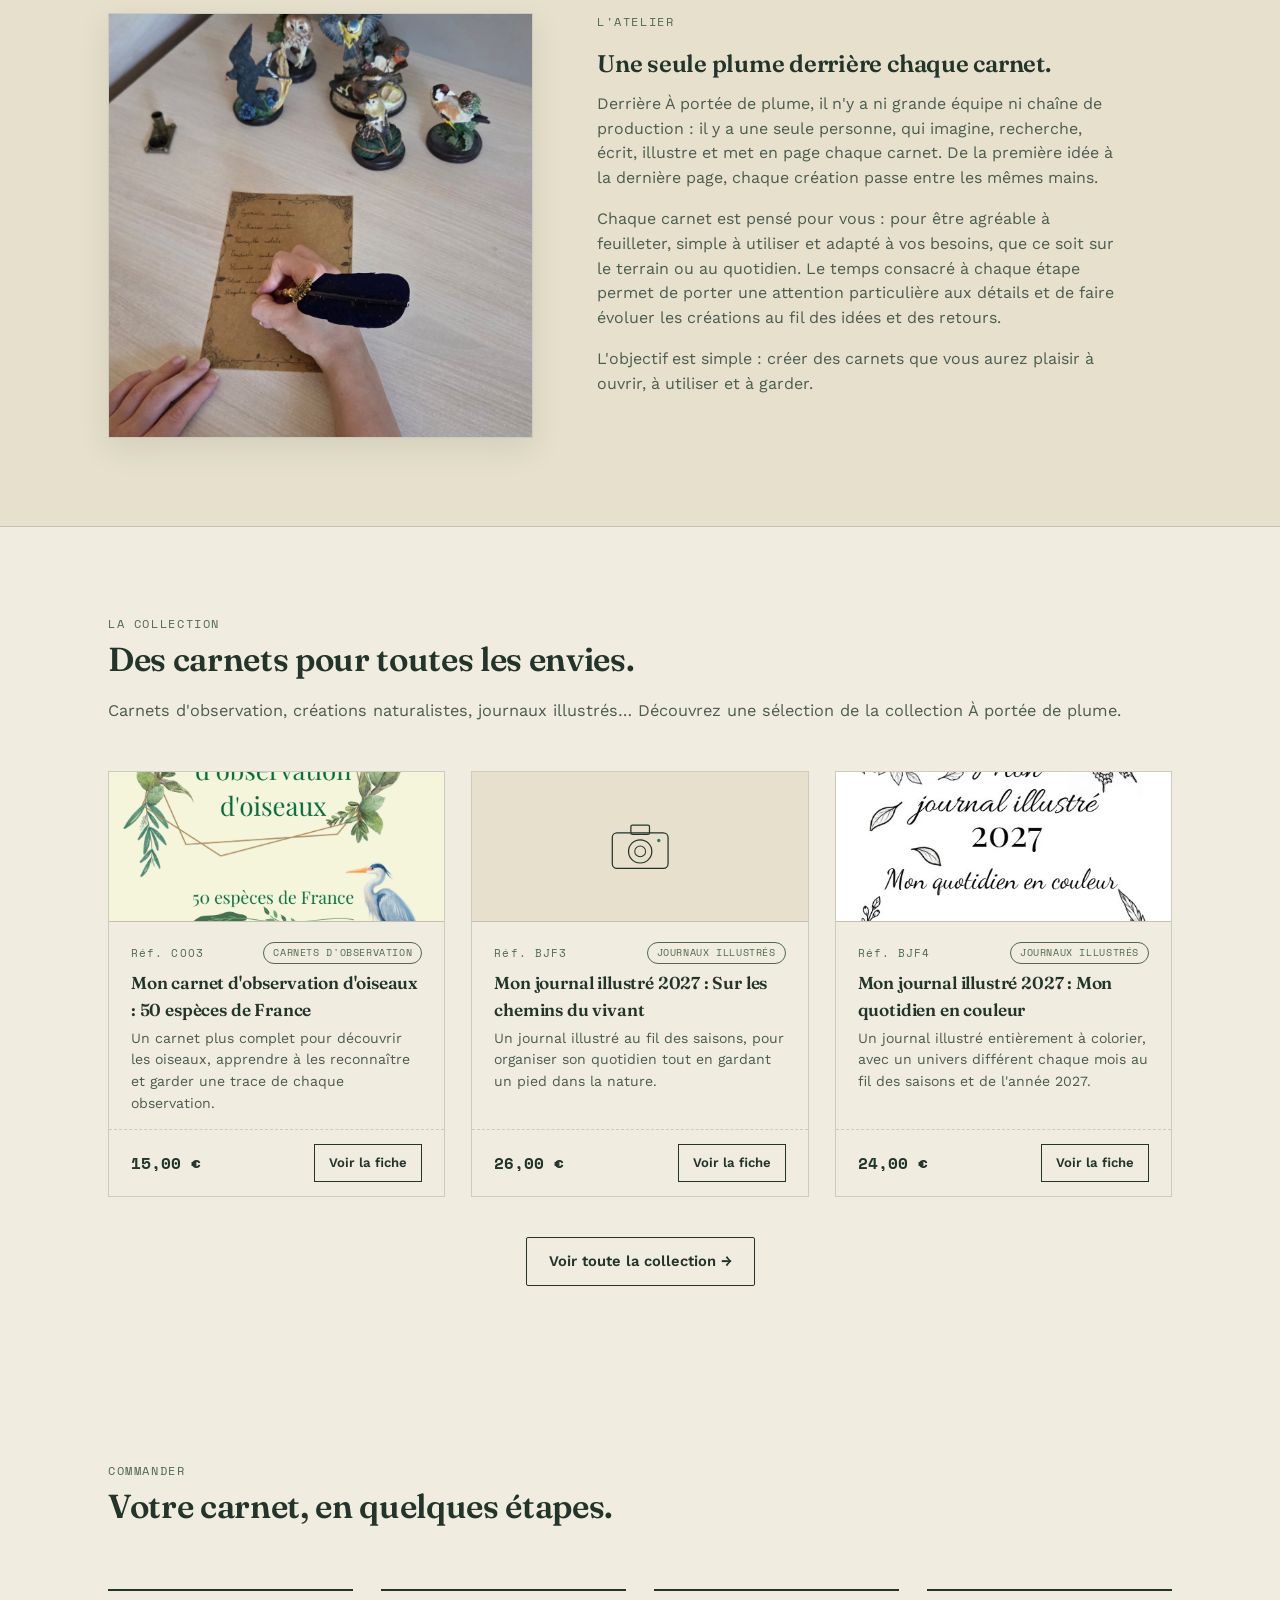
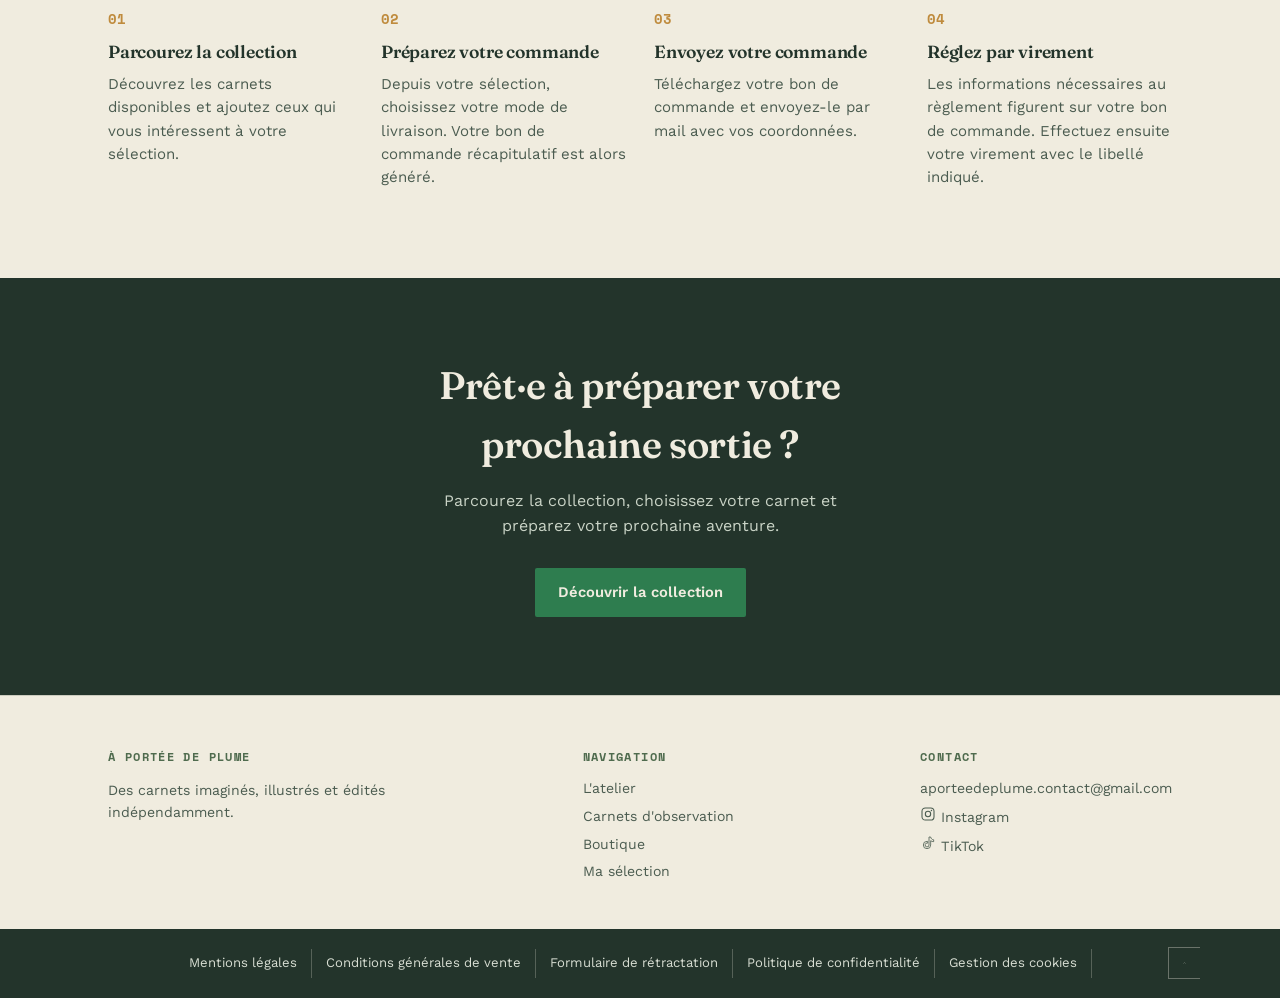
==== commit e4b2f05d: "maj" ====
--- a/index.html
+++ b/index.html
@@ -92,7 +92,7 @@
     <div class="section-head">
       <div class="label">La collection</div>
       <h2>Des carnets pour toutes les envies.</h2>
-      <p class="nowrap-desktop">Carnets d'observation, créations naturalistes, bullet journals… Découvrez une sélection de la collection À portée de plume.</p>
+      <p class="nowrap-desktop">Carnets d'observation, créations naturalistes, journaux illustrés… Découvrez une sélection de la collection À portée de plume.</p>
     </div>
     <div class="product-grid" id="home-product-preview">
       <!-- Rempli en JavaScript avec 3 carnets représentatifs -->
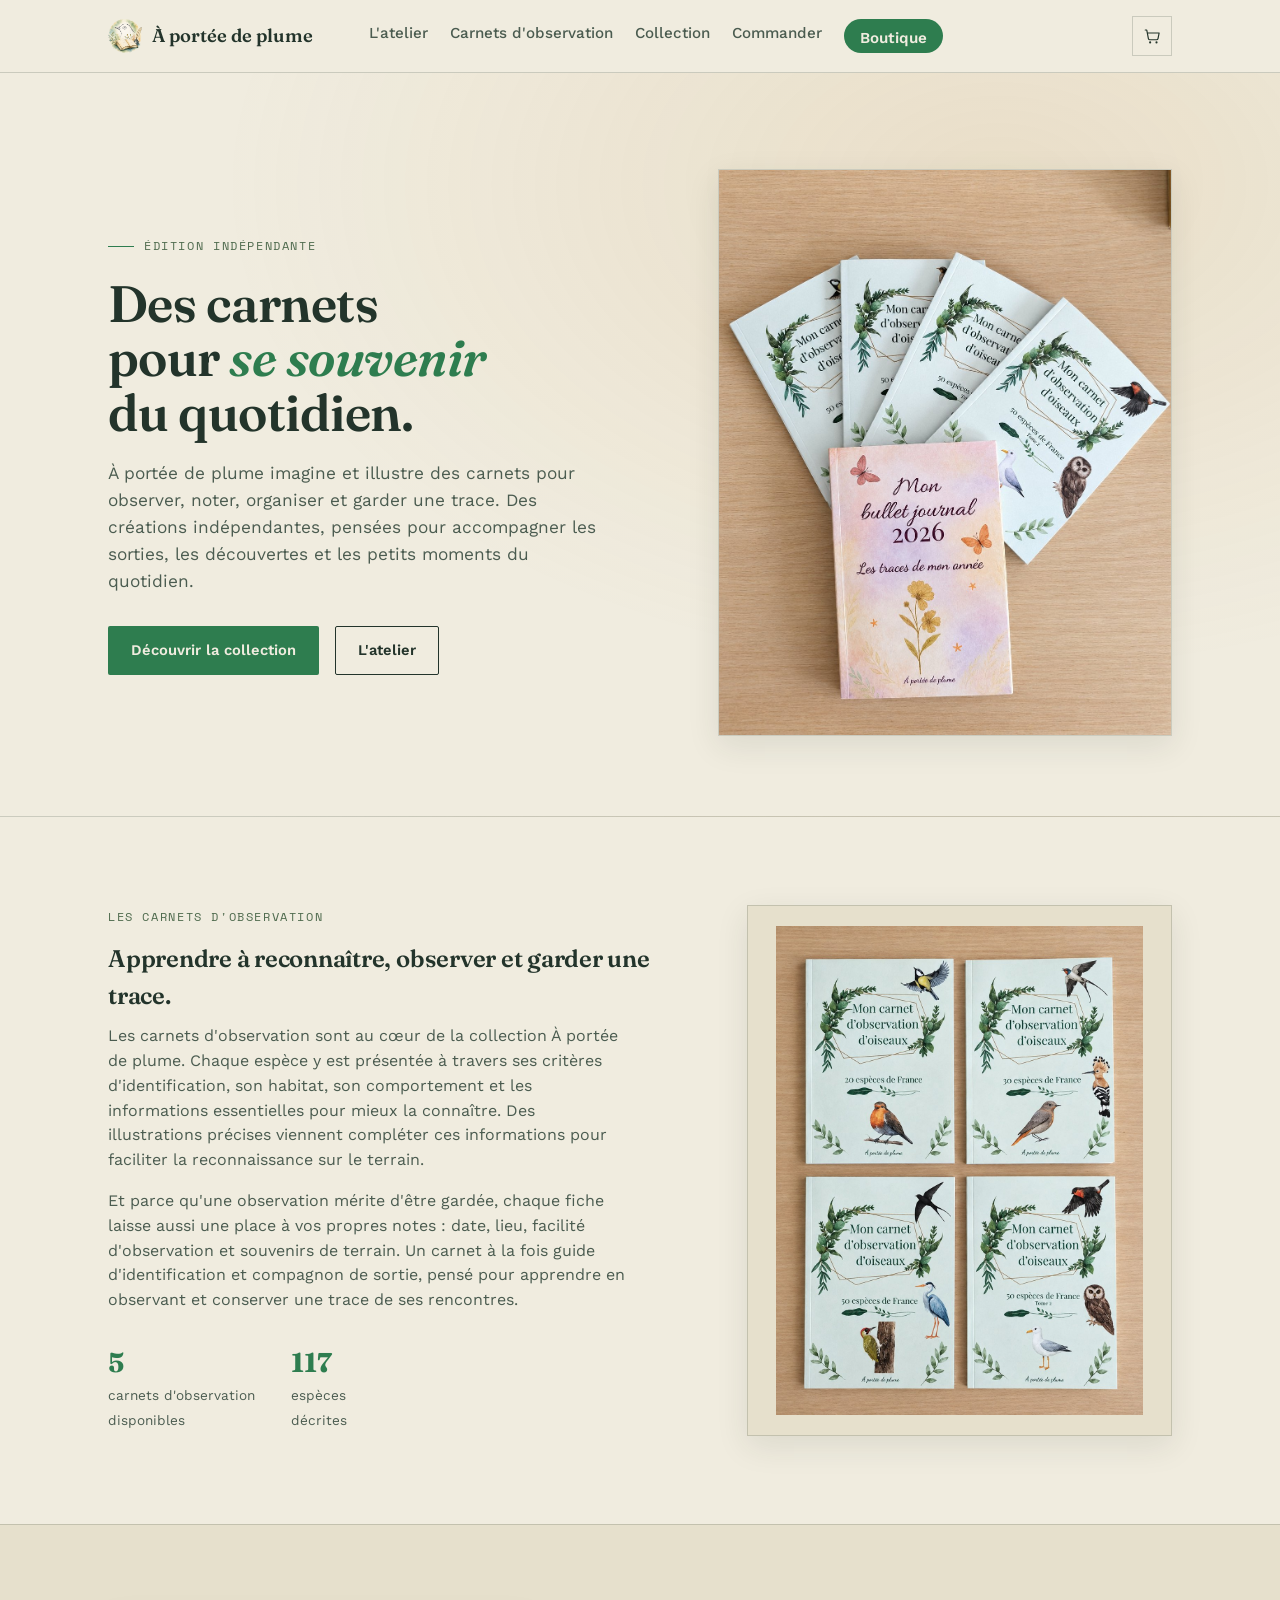
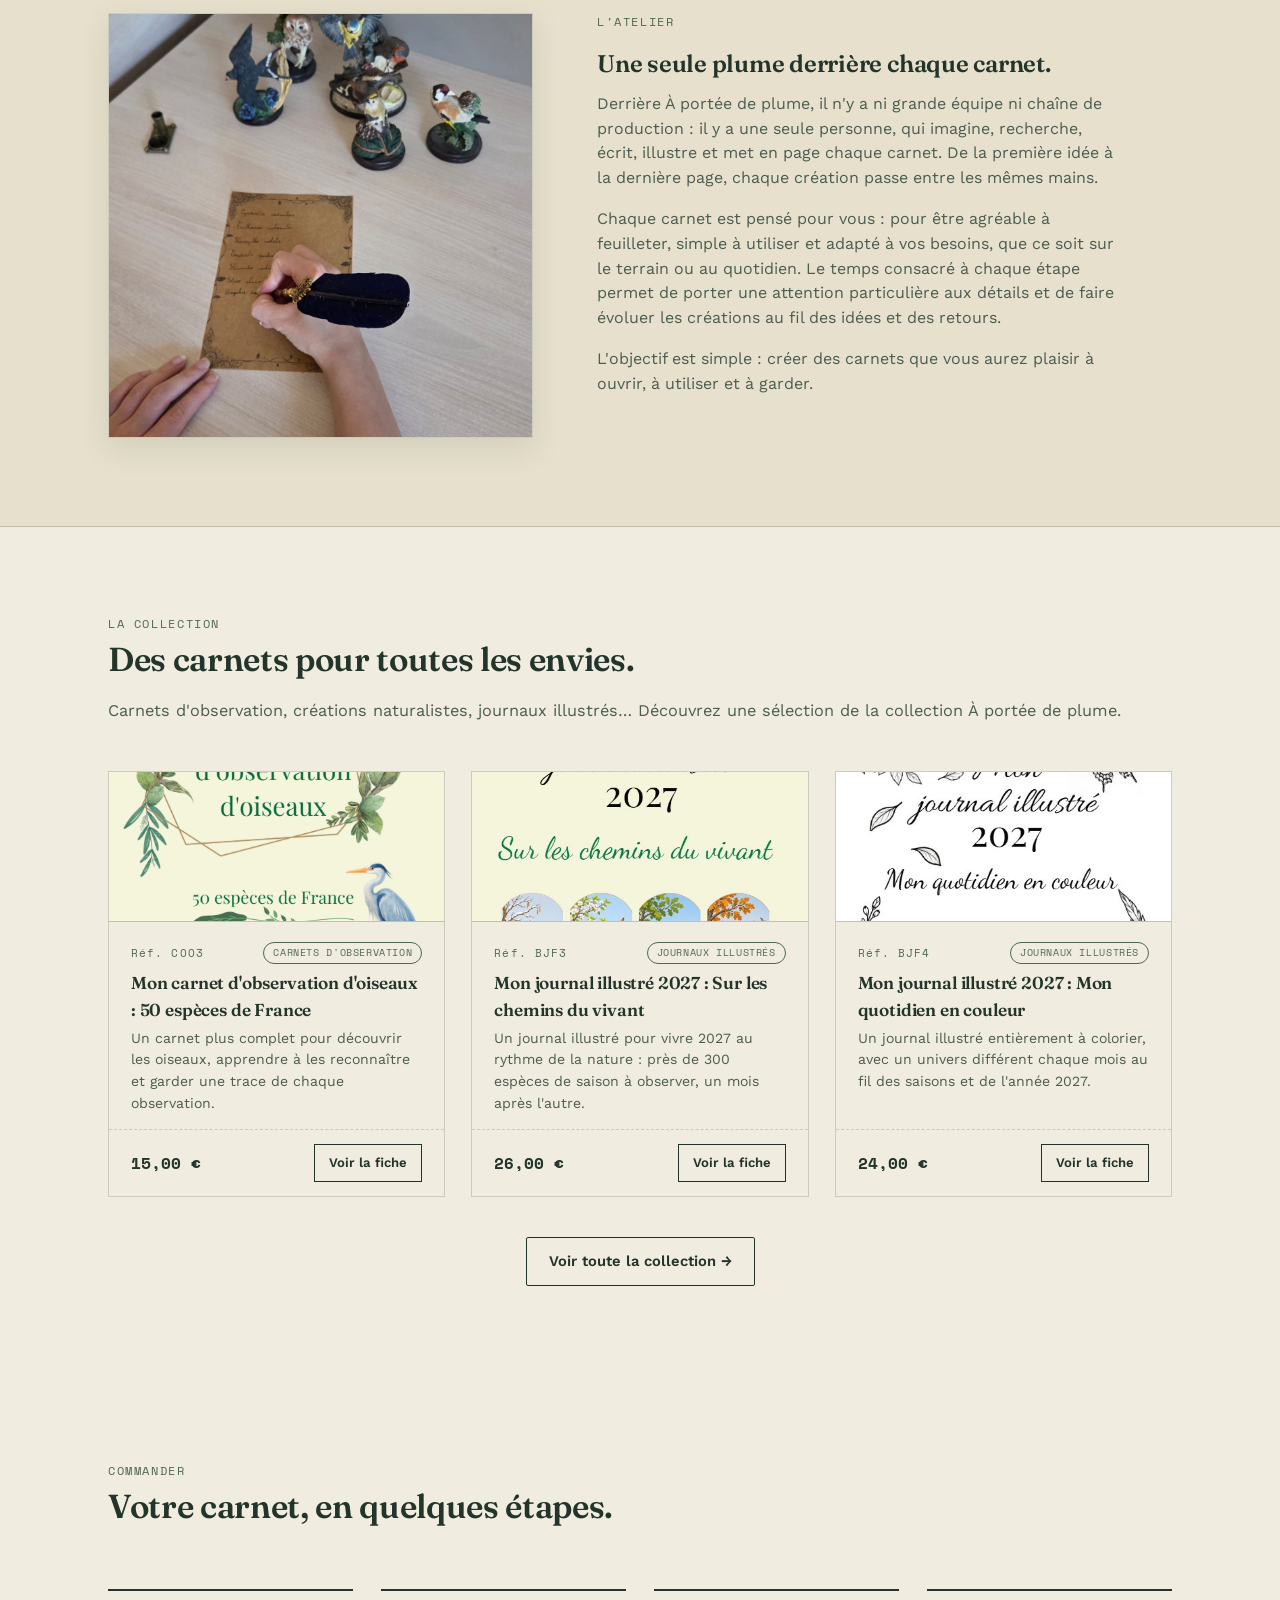
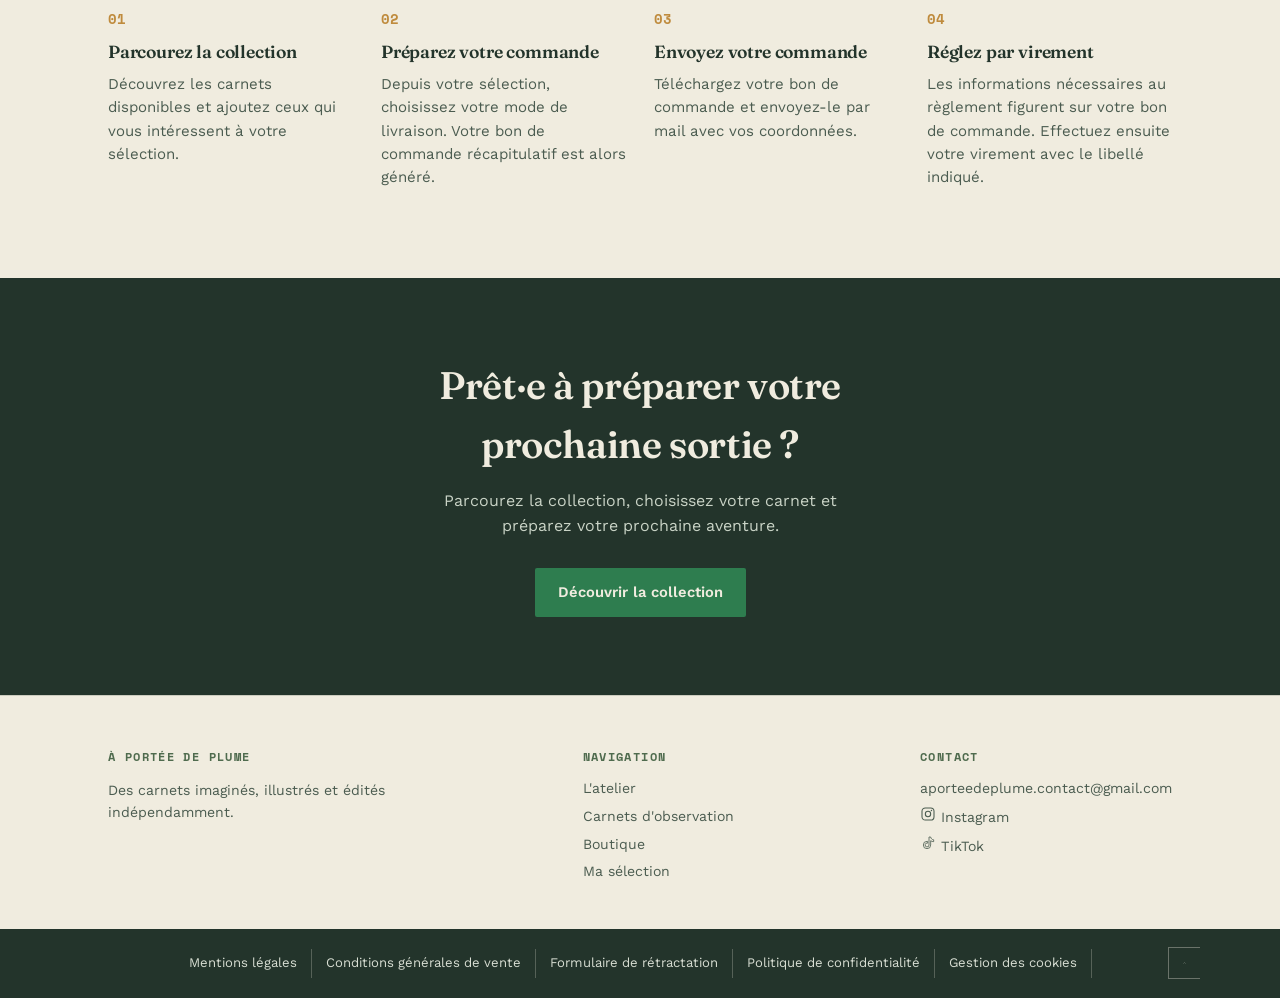
==== commit 35a3240f: "création ICOO0" ====
--- a/index.html
+++ b/index.html
@@ -215,7 +215,7 @@
         </div>
       </a>
       <div class="foot">
-        <span class="price">${fmtPrice(p.price)}</span>
+        <span class="price">${p.priceLabel || fmtPrice(p.price)}</span>
         <a href="fiche-produit.html?id=${encodeURIComponent(p.id)}" class="tile-add" style="text-decoration:none; display:inline-block;">Voir la fiche</a>
       </div>
     `;
--- a/styles.css
+++ b/styles.css
@@ -258,6 +258,8 @@
   font-family:'Fraunces', serif; font-weight:600; font-size:1.1rem; color:var(--ink);
   margin-top:24px; margin-bottom:8px;
 }
+.detail-list{color:var(--ink-soft); font-size:1rem; max-width:52ch; margin:0 0 16px; padding-left:1.2em;}
+.detail-list li{margin-bottom:6px; line-height:1.5;}
 .specs-block{
   margin:26px 0; padding:20px 22px; background:var(--paper-deep); border:1px solid var(--line);
   max-width:52ch;
@@ -317,6 +319,41 @@
 }
 .addon-row input[type="checkbox"]:checked::before{transform:scale(1);}
 .addon-row strong{color:var(--ink); font-weight:700;}
+/* Set d'illustrations personnalisable (fiche produit + panier) */
+.set-builder{margin:6px 0 26px; max-width:52ch;}
+.set-builder .label{display:block; margin:16px 0 8px;}
+.set-builder .search-bar{max-width:none; margin-bottom:10px;}
+.species-list{max-height:340px; overflow-y:auto; border:1px solid var(--line); background:var(--paper);}
+.species-item{
+  display:flex; align-items:center; gap:10px; padding:9px 12px; cursor:pointer;
+  border-bottom:1px solid var(--line); font-size:.92rem; user-select:none;
+}
+.species-item:last-child{border-bottom:none;}
+.species-item:hover{background:var(--paper-deep);}
+.species-item:has(input:checked){background:var(--paper-deep); font-weight:600;}
+.species-item input[type="checkbox"]{
+  appearance:none; width:18px; height:18px; border:1.5px solid var(--ink); background:var(--paper);
+  display:grid; place-content:center; cursor:pointer; flex:none; margin:0;
+}
+.species-item input[type="checkbox"]::before{
+  content:""; width:10px; height:10px; transform:scale(0); background:var(--brique);
+  clip-path:polygon(14% 44%, 0 65%, 50% 100%, 100% 16%, 86% 0%, 45% 62%);
+  transition:transform .1s ease-in;
+}
+.species-item input[type="checkbox"]:checked::before{transform:scale(1);}
+.species-empty{padding:18px 14px; color:var(--ink-soft); font-size:.9rem; text-align:center;}
+.set-summary{
+  display:flex; align-items:baseline; justify-content:space-between; flex-wrap:wrap; gap:6px 16px;
+  margin:14px 0; padding:12px 14px; background:var(--paper-deep); border:1px solid var(--line);
+}
+.set-summary .set-count{font-size:.92rem; color:var(--ink-soft);}
+.set-summary .set-total{font-family:'Space Mono', monospace; font-weight:700; font-size:1.15rem; color:var(--ink);}
+.set-detail{font-size:.8rem; color:var(--ink-soft); margin-top:4px;}
+.set-detail summary{cursor:pointer; color:var(--sauge-deep); font-weight:600;}
+.set-detail ol{margin:6px 0 0; padding-left:1.6em; columns:2; column-gap:22px;}
+.set-detail li{break-inside:avoid; margin-bottom:2px;}
+.set-qty-note{font-family:'Space Mono', monospace; font-size:.78rem; color:var(--ink-soft); white-space:nowrap;}
+@media (max-width: 640px){ .set-detail ol{columns:1;} }
 .cart-empty{padding:70px 20px; text-align:center; border:1px dashed var(--line);}
 .cart-empty p{color:var(--ink-soft); margin-bottom:20px;}
 
